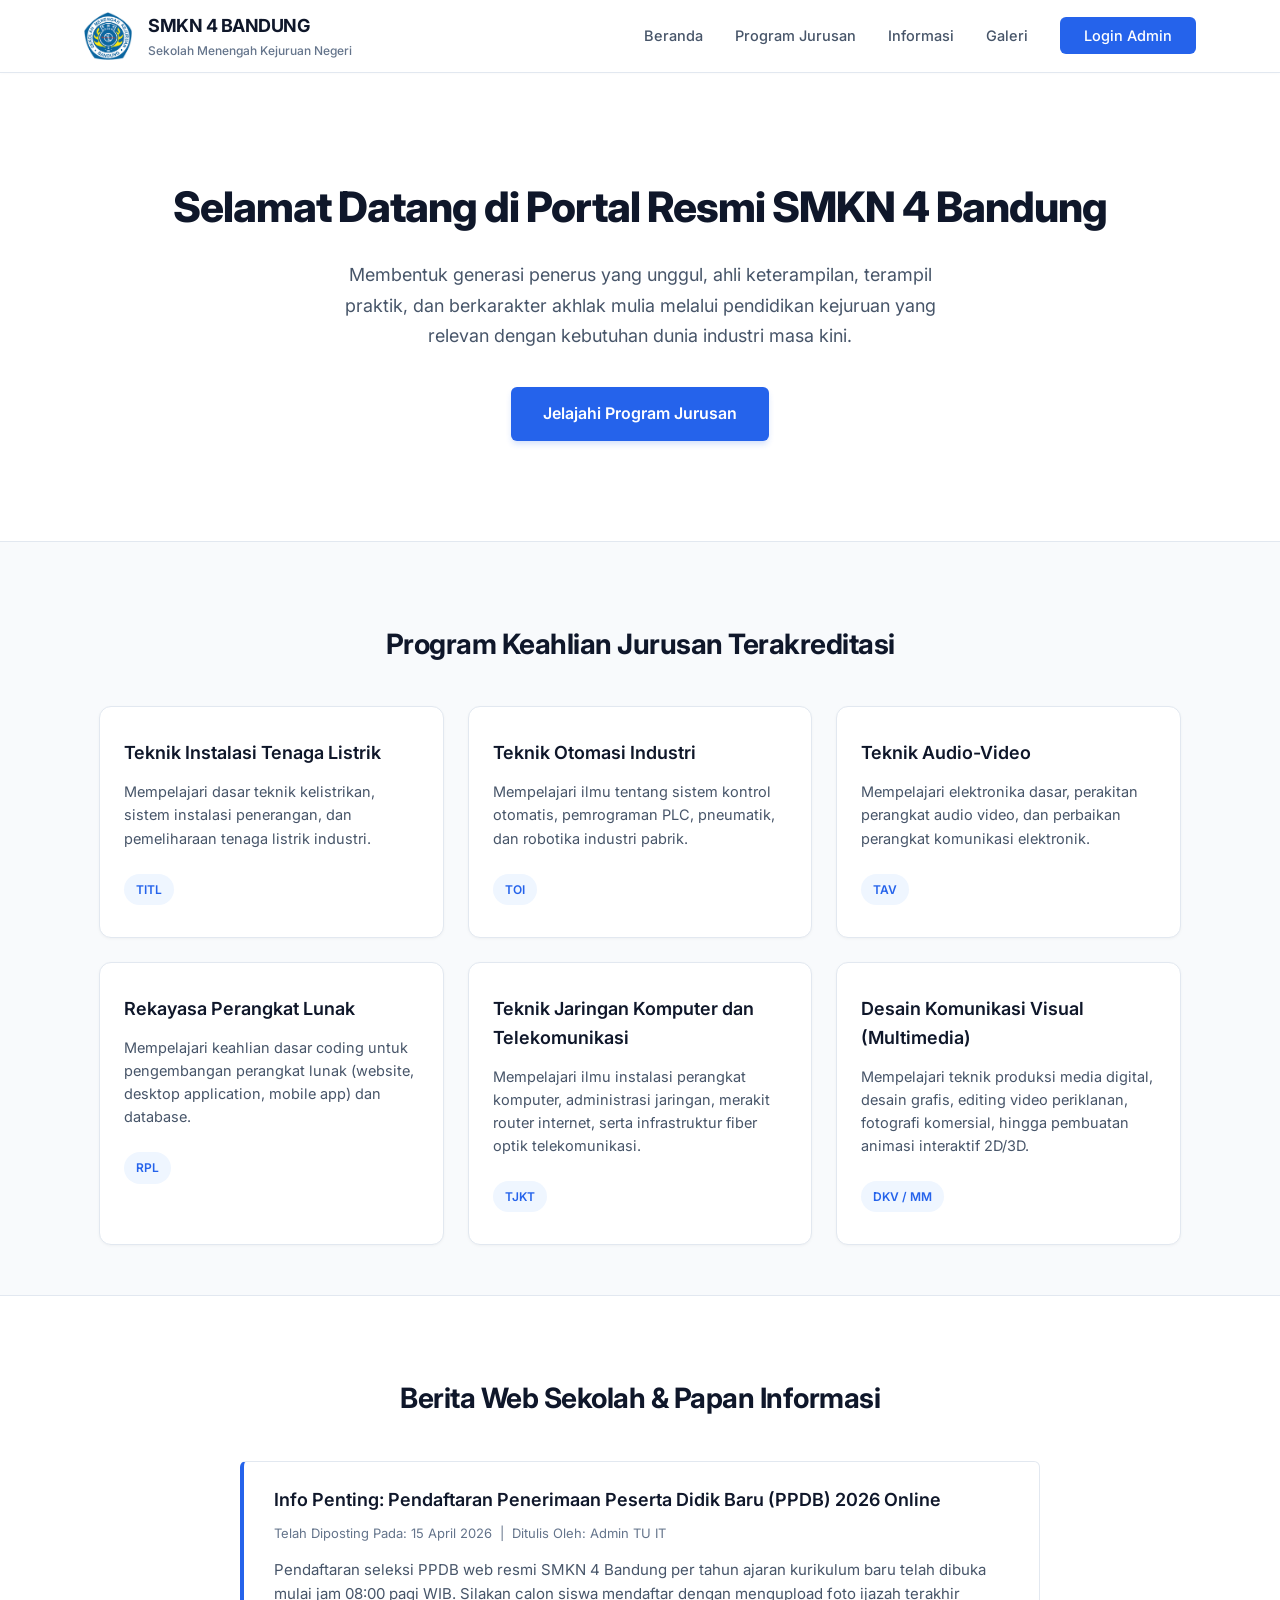
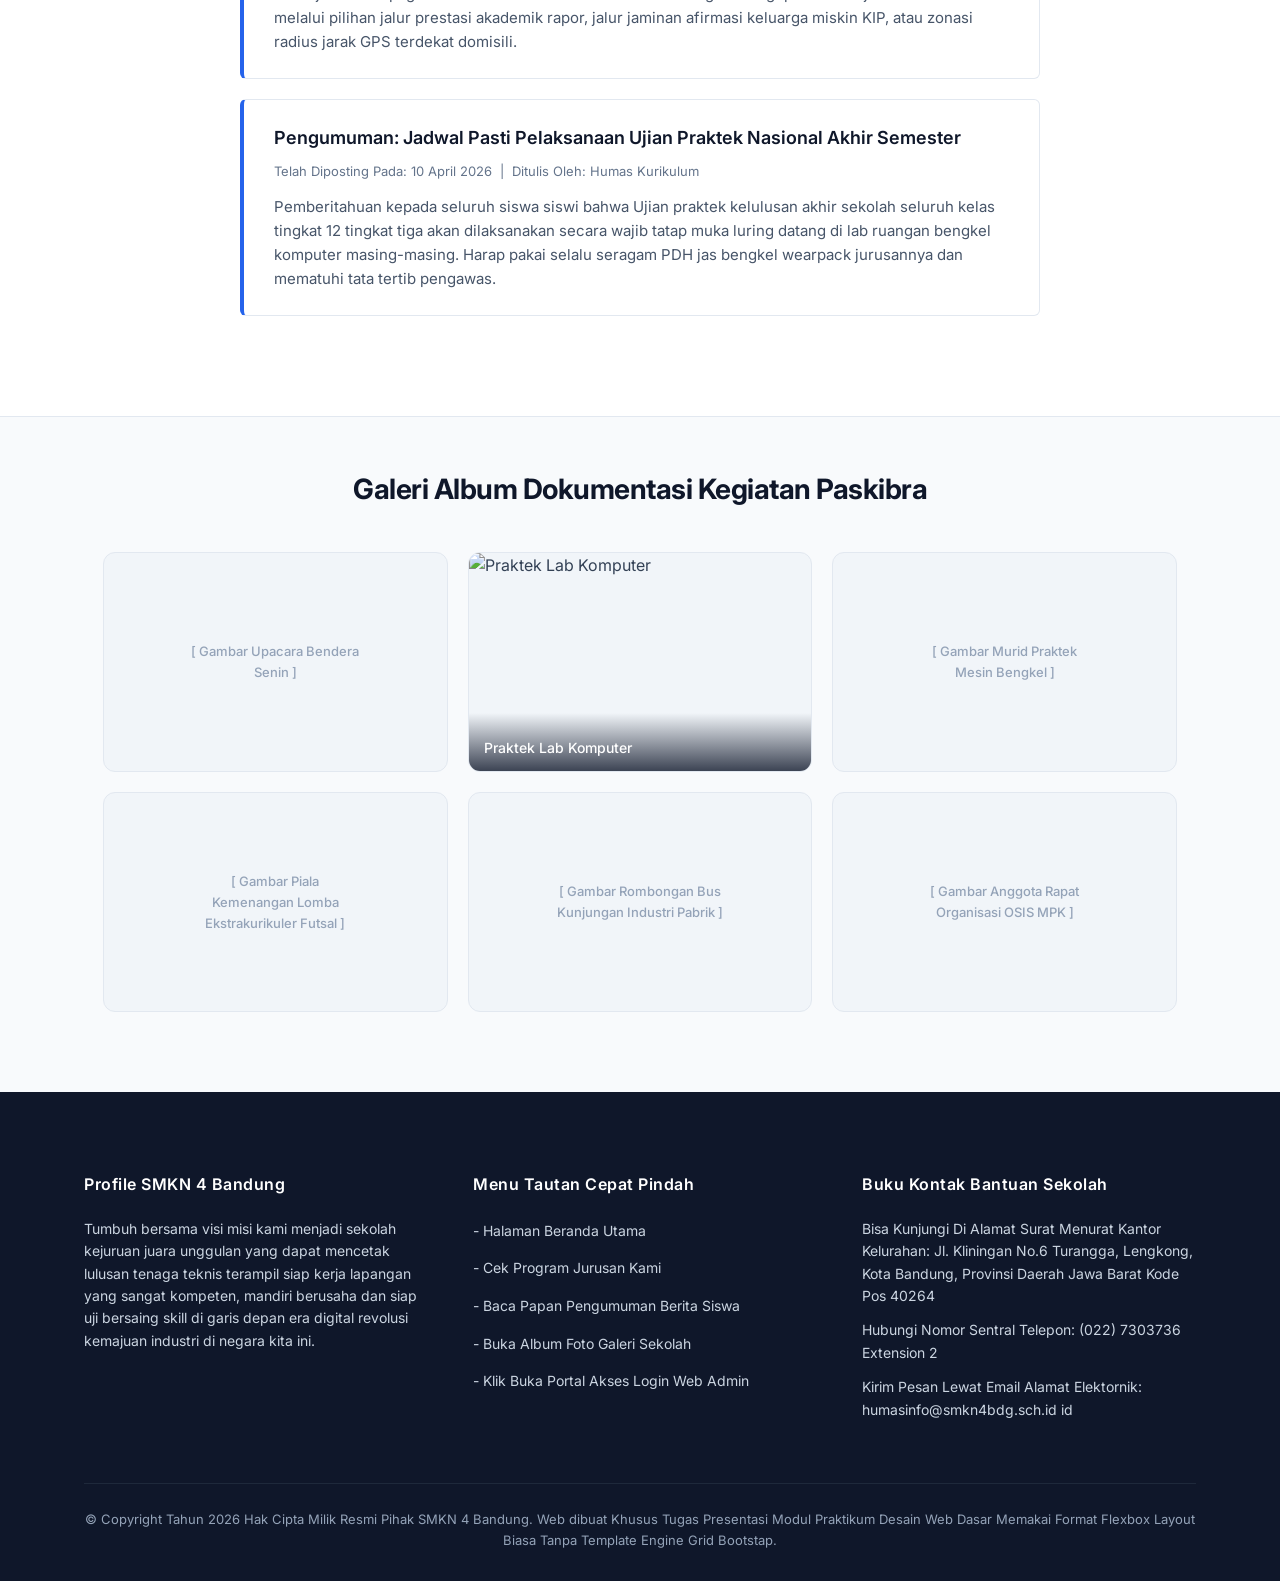
==== index.html @ 821f15fe "update" ====
<!DOCTYPE html>
<html lang="id">
<head>
  <meta charset="UTF-8" />
  <meta name="viewport" content="width=device-width, initial-scale=1.0" />
  <title>SMKN 4 Bandung - Beranda</title>
  <link rel="preconnect" href="https://fonts.googleapis.com">
  <link rel="preconnect" href="https://fonts.gstatic.com" crossorigin>
  <link href="https://fonts.googleapis.com/css2?family=Inter:wght@400;500;600;700&display=swap" rel="stylesheet">
  <link rel="stylesheet" href="style.css" />
</head>
<body>

  <!-- ========= BAGIAN ATAS (NAVIGASI) ========= -->
  <div class="navbar">
    <div class="container">
      <!-- Merek Kiri -->
      <a href="index.html" class="nav-brand">
        <!-- Logo file src folder lokal -->
        <img src="src/logo4.png" alt="Logo Sekolah SMKN 4 Bandung" class="nav-logo-img" />
        <div>
          <h1>SMKN 4 BANDUNG</h1>
          <p>Sekolah Menengah Kejuruan Negeri</p>
        </div>
      </a>

      <!-- Menu Kanan -->
      <ul class="nav-menu">
        <li><a href="#beranda">Beranda</a></li>
        <li><a href="#jurusan">Program Jurusan</a></li>
        <li><a href="#info">Informasi</a></li>
        <li><a href="#galeri">Galeri</a></li>
        <li><a href="login.html" class="btn-login">Login Admin</a></li>
        <li id="logoutLi" style="display: none;"><a href="#" id="btnLogout" style="color: red; font-weight: bold; padding: 8px 15px;">Log Out</a></li>
      </ul>
    </div>
  </div>

  <!-- ========= BAGIAN BANNER UTAMA (HERO) ========= -->
  <div class="hero" id="beranda">
    <div class="container">
      <h2>Selamat Datang di Portal Resmi SMKN 4 Bandung</h2>
      <p>Membentuk generasi penerus yang unggul, ahli keterampilan, terampil praktik, dan berkarakter akhlak mulia melalui pendidikan kejuruan yang relevan dengan kebutuhan dunia industri masa kini.</p>
      <a href="#jurusan" class="btn-primary">Jelajahi Program Jurusan</a>
    </div>
  </div>

  <!-- ========= BAGIAN KARTU JURUSAN ========= -->
  <div class="container" id="jurusan">
    
    <div class="text-center">
      <h2 class="section-title">Program Keahlian Jurusan Terakreditasi</h2>
    </div>
    
    <div class="card-container">
      <!-- 1 -->
      <div class="card">
        <h3>Teknik Instalasi Tenaga Listrik</h3>
        <p>Mempelajari dasar teknik kelistrikan, sistem instalasi penerangan, dan pemeliharaan tenaga listrik industri.</p>
        <span class="badge">TITL</span>
      </div>
      <!-- 2 -->
      <div class="card">
        <h3>Teknik Otomasi Industri</h3>
        <p>Mempelajari ilmu tentang sistem kontrol otomatis, pemrograman PLC, pneumatik, dan robotika industri pabrik.</p>
        <span class="badge">TOI</span>
      </div>
      <!-- 3 -->
      <div class="card">
        <h3>Teknik Audio-Video</h3>
        <p>Mempelajari elektronika dasar, perakitan perangkat audio video, dan perbaikan perangkat komunikasi elektronik.</p>
        <span class="badge">TAV</span>
      </div>
      <!-- 4 -->
      <div class="card">
        <h3>Rekayasa Perangkat Lunak</h3>
        <p>Mempelajari keahlian dasar coding untuk pengembangan perangkat lunak (website, desktop application, mobile app) dan database.</p>
        <span class="badge">RPL</span>
      </div>
      <!-- 5 -->
      <div class="card">
        <h3>Teknik Jaringan Komputer dan Telekomunikasi</h3>
        <p>Mempelajari ilmu instalasi perangkat komputer, administrasi jaringan, merakit router internet, serta infrastruktur fiber optik telekomunikasi.</p>
        <span class="badge">TJKT</span>
      </div>
      <!-- 6 -->
      <div class="card">
        <h3>Desain Komunikasi Visual (Multimedia)</h3>
        <p>Mempelajari teknik produksi media digital, desain grafis, editing video periklanan, fotografi komersial, hingga pembuatan animasi interaktif 2D/3D.</p>
        <span class="badge">DKV / MM</span>
      </div>
    </div>

  </div>

  <!-- ========= BAGIAN PAPAN PENGUMUMAN BERITA ========= -->
  <div class="info-section" id="info">
    <div class="container">
      
      <div class="text-center">
        <h2 class="section-title">Berita Web Sekolah & Papan Informasi</h2>
      </div>

      <!-- Kotak Berita 1 -->
      <div class="info-box">
        <h4>Info Penting: Pendaftaran Penerimaan Peserta Didik Baru (PPDB) 2026 Online</h4>
        <p class="info-meta">Telah Diposting Pada: 15 April 2026 &nbsp;|&nbsp; Ditulis Oleh: Admin TU IT</p>
        <p>Pendaftaran seleksi PPDB web resmi SMKN 4 Bandung per tahun ajaran kurikulum baru telah dibuka mulai jam 08:00 pagi WIB. Silakan calon siswa mendaftar dengan mengupload foto ijazah terakhir melalui pilihan jalur prestasi akademik rapor, jalur jaminan afirmasi keluarga miskin KIP, atau zonasi radius jarak GPS terdekat domisili.</p>
      </div>

      <!-- Kotak Berita 2 -->
      <div class="info-box">
        <h4>Pengumuman: Jadwal Pasti Pelaksanaan Ujian Praktek Nasional Akhir Semester</h4>
        <p class="info-meta">Telah Diposting Pada: 10 April 2026 &nbsp;|&nbsp; Ditulis Oleh: Humas Kurikulum</p>
        <p>Pemberitahuan kepada seluruh siswa siswi bahwa Ujian praktek kelulusan akhir sekolah seluruh kelas tingkat 12 tingkat tiga akan dilaksanakan secara wajib tatap muka luring datang di lab ruangan bengkel komputer masing-masing. Harap pakai selalu seragam PDH jas bengkel wearpack jurusannya dan mematuhi tata tertib pengawas.</p>
      </div>

    </div>
  </div>

  <!-- ========= BAGIAN GALERI FOTO KOTAK ========= -->
  <div class="container" id="galeri" style="padding-top: 50px;">
    
    <div class="text-center">
      <h2 class="section-title">Galeri Album Dokumentasi Kegiatan Paskibra</h2>
    </div>

    <!-- Album foto hanya memakai tag Div dan Background abu sebagai kotak placeholder penanda sebelum gambar asli dipasang -->
    <div class="gallery-container">
      <div class="gallery-card">
        <div class="gal-text">[ Gambar Upacara Bendera Senin ]</div>
      </div>
      <div class="gallery-card">
        <img src="src/praktek.png" alt="Praktek Lab Komputer" class="gal-img" />
        <div class="gal-caption">Praktek Lab Komputer</div>
      </div>
      <div class="gallery-card">
        <div class="gal-text">[ Gambar Murid Praktek Mesin Bengkel ]</div>
      </div>
      <div class="gallery-card">
        <div class="gal-text">[ Gambar Piala Kemenangan Lomba Ekstrakurikuler Futsal ]</div>
      </div>
      <div class="gallery-card">
        <div class="gal-text">[ Gambar Rombongan Bus Kunjungan Industri Pabrik ]</div>
      </div>
      <div class="gallery-card">
        <div class="gal-text">[ Gambar Anggota Rapat Organisasi OSIS MPK ]</div>
      </div>
    </div>

  </div>

  <!-- ========= BAGIAN FOOTER KAKI HALAMAN ========= -->
  <footer>
    <div class="container">
      <div class="footer-content">
        
        <!-- Kolom Kiri -->
        <div class="footer-col">
          <h4>Profile SMKN 4 Bandung</h4>
          <p>Tumbuh bersama visi misi kami menjadi sekolah kejuruan juara unggulan yang dapat mencetak lulusan tenaga teknis terampil siap kerja lapangan yang sangat kompeten, mandiri berusaha dan siap uji bersaing skill di garis depan era digital revolusi kemajuan industri di negara kita ini.</p>
        </div>
        
        <!-- Kolom Tengah -->
        <div class="footer-col">
          <h4>Menu Tautan Cepat Pindah</h4>
          <ul>
            <li><a href="#beranda">- Halaman Beranda Utama</a></li>
            <li><a href="#jurusan">- Cek Program Jurusan Kami</a></li>
            <li><a href="#info">- Baca Papan Pengumuman Berita Siswa</a></li>
            <li><a href="#galeri">- Buka Album Foto Galeri Sekolah</a></li>
            <li><a href="login.html">- Klik Buka Portal Akses Login Web Admin</a></li>
          </ul>
        </div>
        
        <!-- Kolom Kanan -->
        <div class="footer-col">
          <h4>Buku Kontak Bantuan Sekolah</h4>
          <p>Bisa Kunjungi Di Alamat Surat Menurat Kantor Kelurahan: Jl. Kliningan No.6 Turangga, Lengkong, Kota Bandung, Provinsi Daerah Jawa Barat Kode Pos 40264</p>
          <p>Hubungi Nomor Sentral Telepon: (022) 7303736 Extension 2</p>
          <p>Kirim Pesan Lewat Email Alamat Elektornik: humasinfo@smkn4bdg.sch.id id</p>
        </div>

      </div>

      <div class="footer-bottom">
        <p>&copy; Copyright Tahun 2026 Hak Cipta Milik Resmi Pihak SMKN 4 Bandung. Web dibuat Khusus Tugas Presentasi Modul Praktikum Desain Web Dasar Memakai Format Flexbox Layout Biasa Tanpa Template Engine Grid Bootstap.</p>
      </div>

    </div>
  </footer>

  <!-- File Pemanggil Hubungan Komunikasi Ke Skrip LOGIKA JAVASCRIPT -->
  <script src="script.js"></script>

</body>
</html>
---- style.css ----
/* style.css - UI Desktop Profesional & Elegan (Clean Design) */

* {
  box-sizing: border-box;
  margin: 0;
  padding: 0;
}

body {
  font-family: 'Inter', system-ui, -apple-system, sans-serif; /* Menggunakan font elegan */
  line-height: 1.6;
  background-color: #f8fafc; /* Abu kebiruan super terang, nyaman di mata */
  color: #334155; /* Teks abu-abu gelap, tidak hitam kontras yang menusuk mata */
  -webkit-font-smoothing: antialiased;
}

a {
  text-decoration: none;
  color: #2563eb; /* Biru korporat */
  transition: color 0.2s ease;
}

a:hover {
  color: #1d4ed8;
}

img {
  max-width: 100%;
  height: auto;
}

/* ---------- Container Utama Halaman ---------- */
.container {
  width: 90%;
  max-width: 1200px; /* Lebih lebar supaya elegan di layar besar */
  margin: 0 auto; 
  padding: 0 20px;
}

/* ---------- Header / Navigasi Atas ---------- */
.navbar {
  background-color: #ffffff;
  border-bottom: 1px solid #e2e8f0; /* Garis bawah super tipis bersih */
  padding: 12px 0;
  position: sticky;
  top: 0;
  z-index: 50;
  box-shadow: 0 1px 3px rgba(0,0,0,0.02); /* Bayangan tak kasat mata */
}

.navbar .container {
  display: flex;
  justify-content: space-between;
  align-items: center;
}

.nav-brand {
  display: flex;
  align-items: center;
  gap: 16px; 
}

.nav-logo-img {
  width: 48px;
}

.nav-brand h1 {
  font-size: 18px;
  font-weight: 700;
  color: #0f172a; 
  margin: 0;
  letter-spacing: -0.5px;
}

.nav-brand p {
  font-size: 12px;
  color: #64748b; 
  margin: 0;
  font-weight: 500;
}

.nav-menu {
  list-style: none;
  display: flex;
  align-items: center;
  gap: 32px; /* Kesan longgar & luas */
}

.nav-menu li a {
  color: #475569;
  font-weight: 500;
  font-size: 14.5px;
}

.nav-menu li a:hover {
  color: #2563eb; 
}

.btn-login {
  background-color: #2563eb;
  color: #ffffff !important;
  padding: 10px 24px;
  border-radius: 6px; 
  font-weight: 600;
  font-size: 14px;
  transition: background-color 0.2s;
}

.btn-login:hover {
  background-color: #1d4ed8;
}

/* ---------- Bagian Hero / Banner Utama ---------- */
.hero {
  background-color: #ffffff;
  padding: 100px 20px;
  text-align: center;
  border-bottom: 1px solid #e2e8f0;
}

.hero h2 {
  font-size: 42px;
  font-weight: 800;
  color: #0f172a;
  margin-bottom: 20px;
  letter-spacing: -1px;
}

.hero p {
  font-size: 18px;
  color: #475569;
  max-width: 650px;
  margin: 0 auto 35px; 
  line-height: 1.7;
}

.hero .btn-primary {
  background-color: #2563eb;
  color: #ffffff !important;
  padding: 14px 32px;
  font-size: 16px;
  font-weight: 600;
  border-radius: 6px;
  display: inline-block; 
  box-shadow: 0 4px 6px -1px rgba(37, 99, 235, 0.2);
  transition: all 0.2s ease;
}

.hero .btn-primary:hover {
  background-color: #1d4ed8;
  transform: translateY(-1px);
}

/* ---------- Judul Setiap Section Pembatas ---------- */
.section-title {
  text-align: center;
  color: #0f172a;
  margin-bottom: 40px;
  font-size: 28px;
  font-weight: 700;
  letter-spacing: -0.5px;
}

.text-center {
  text-align: center;
}

/* ---------- Kartu Bagian Jurusan ---------- */
#jurusan {
  padding-top: 80px;
  padding-bottom: 50px;
}

.card-container {
  display: flex;
  flex-wrap: wrap;
  gap: 24px; /* Layout longgar mempermudah pernafasan grid */
  justify-content: center;
}

.card {
  background-color: #ffffff; 
  border: 1px solid #e2e8f0;
  border-radius: 12px;
  width: 31%; 
  min-width: 280px; 
  padding: 32px 24px;
  box-shadow: 0 1px 3px rgba(0,0,0,0.04);
  transition: box-shadow 0.2s, transform 0.2s;
  text-align: left; /* Teks rata kiri tampak lebih profesional */
}

/* Efek Hover Elegan (bukan gradien aneh) */
.card:hover {
  box-shadow: 0 10px 15px -3px rgba(0,0,0,0.05);
  transform: translateY(-2px);
  border-color: #cbd5e1;
}

.card h3 {
  color: #0f172a;
  font-size: 18px;
  margin-bottom: 12px;
  font-weight: 600;
}

.card p {
  font-size: 14.5px;
  color: #475569;
  margin-bottom: 24px;
  line-height: 1.6;
}

.badge {
  background-color: #eff6ff; 
  color: #2563eb;
  padding: 6px 12px;
  border-radius: 20px; /* Bentuk pil / kapsul modern */
  font-size: 12px;
  font-weight: 600;
  display: inline-block;
}

/* ---------- Papan Informasi / Berita Terbaru ---------- */
.info-section {
  background-color: #ffffff;
  padding: 80px 0;
  border-top: 1px solid #e2e8f0;
  border-bottom: 1px solid #e2e8f0;
}

/* Perapihan layout baca berita */
.info-box {
  background-color: #ffffff;
  border: 1px solid #e2e8f0;
  border-left: 4px solid #2563eb; 
  padding: 24px 30px;
  margin-bottom: 20px;
  border-radius: 6px;
  max-width: 800px;
  margin-left: auto;
  margin-right: auto;
}

.info-box h4 {
  color: #0f172a;
  margin-bottom: 8px;
  font-size: 18px;
  font-weight: 600;
}

.info-meta {
  font-size: 13px;
  color: #64748b;
  margin-bottom: 14px;
}

.info-box p:last-child {
  color: #475569;
  font-size: 15px;
}

/* ---------- Grid Gambar Kotak Elegan ---------- */
#galeri {
  padding-top: 80px;
  padding-bottom: 80px;
}

.gallery-container {
  display: flex;
  flex-wrap: wrap;
  gap: 20px;
  justify-content: center;
}

.gallery-card {
  width: 31%;
  min-width: 250px;
  height: 220px;
  background-color: #f1f5f9; 
  position: relative;
  border-radius: 12px;
  overflow: hidden; /* Bikin ujung foto membulat mengikuti border-radius parent */
  border: 1px solid #e2e8f0;
}

.gallery-card .gal-text {
  position: absolute;
  top: 50%;
  left: 50%;
  transform: translate(-50%, -50%);
  color: #94a3b8;
  font-size: 13px;
  font-weight: 500;
  text-align: center;
}

.gallery-card .gal-img {
  width: 100%;
  height: 100%;
  object-fit: cover;
  display: block;
}

/* Label nama di atas foto transparan */
.gallery-card .gal-caption {
  position: absolute;
  bottom: 0;
  left: 0;
  width: 100%;
  background: linear-gradient(to top, rgba(15,23,42,0.8), transparent); /* Elegan soft fade */
  color: #ffffff;
  padding: 24px 15px 12px;
  font-size: 14px;
  font-weight: 500;
  text-align: left;
}

/* ---------- Footer ---------- */
footer {
  background-color: #0f172a; /* Bukan biru, tapi Dark Slate / Midnight modern */
  color: #e2e8f0;
  padding: 80px 0 30px;
}

.footer-content {
  display: flex;
  justify-content: space-between;
  flex-wrap: wrap;
  gap: 40px;
  margin-bottom: 50px;
}

.footer-col {
  width: 30%;
  min-width: 260px;
}

.footer-col h4 {
  color: #ffffff;
  padding-bottom: 0;
  margin-bottom: 20px;
  font-size: 16px;
  font-weight: 600;
  letter-spacing: 0.5px;
}

.footer-col ul {
  list-style: none; 
}

.footer-col ul li {
  margin-bottom: 12px;
}

.footer-col ul li a {
  color: #cbd5e1;
  font-size: 14px;
}

.footer-col ul li a:hover {
  text-decoration: none;
  color: #ffffff;
}

.footer-col p {
  margin-bottom: 12px;
  line-height: 1.6;
  color: #cbd5e1;
  font-size: 14px;
}

.footer-bottom {
  text-align: center;
  border-top: 1px solid #1e293b;
  padding-top: 25px;
  font-size: 13px;
  color: #94a3b8;
}

/* ===================================================
   HALAMAN LOGIN (Lebih Bersih dan Profesional)
   =================================================== */
.login-body {
  background-color: #f8fafc; 
  display: flex;
  justify-content: center; 
  align-items: center; 
  height: 100vh; 
}

.login-box {
  background-color: #ffffff;
  padding: 48px;
  border-radius: 12px; 
  border: 1px solid #e2e8f0;
  box-shadow: 0 10px 25px -5px rgba(0,0,0,0.05); /* Bayangan luas tapi super soft */
  width: 100%;
  max-width: 440px;
}

.login-header {
  text-align: center;
  margin-bottom: 35px;
}

.login-header img {
  width: 56px;
  margin-bottom: 16px;
}

.login-header h2 {
  color: #0f172a;
  margin-bottom: 8px;
  font-weight: 700;
  font-size: 24px;
  letter-spacing: -0.5px;
}

.login-header p {
  color: #64748b;
  font-size: 14px;
  line-height: 1.6;
}

.form-group {
  margin-bottom: 24px;
}

.form-group label {
  display: block;
  font-weight: 500;
  margin-bottom: 8px;
  color: #334155;
  font-size: 14px;
}

.form-group input {
  width: 100%; 
  padding: 14px;
  border: 1px solid #cbd5e1; 
  border-radius: 6px; /* modern slight radius */
  font-size: 15px;
  color: #0f172a;
  background-color: #f8fafc;
  transition: all 0.2s;
  font-family: inherit; /* paksa ikut inter font */
}

.form-group input:focus {
  border-color: #2563eb;
  background-color: #ffffff;
  outline: none; 
  box-shadow: 0 0 0 3px rgba(37, 99, 235, 0.1);
}

.error-msg {
  color: #dc2626; /* Merah elegan tidak menohok */
  font-size: 13px;
  display: block;
  margin-top: 6px;
}

.alert-message {
  padding: 14px 16px;
  background-color: #fef2f2;
  color: #991b1b;
  border: 1px solid #fecaca;
  border-radius: 6px;
  margin-bottom: 24px;
  font-size: 14px;
  display: none; 
}

.success-message {
  padding: 14px 16px;
  background-color: #f0fdf4;
  color: #166534;
  border: 1px solid #bbf7d0;
  border-radius: 6px;
  margin-bottom: 24px;
  font-size: 14px;
  display: none;
}

.btn-submit {
  width: 100%;
  background-color: #2563eb;
  color: #fff;
  border: none;
  padding: 14px;
  border-radius: 6px;
  font-size: 15px;
  font-weight: 600;
  cursor: pointer; 
  transition: background-color 0.2s;
}

.btn-submit:hover {
  background-color: #1d4ed8;
}

.back-link {
  display: block;
  text-align: center;
  margin-top: 24px;
  font-size: 14px;
  color: #64748b;
}

/* Responsif Mobile Sederhana */
@media (max-width: 768px) {
  .nav-menu {
    display: none; 
  }
  
  .card, .gallery-card, .footer-col {
    width: 100%; 
  }
  
  .hero {
    padding: 60px 20px;
  }
}
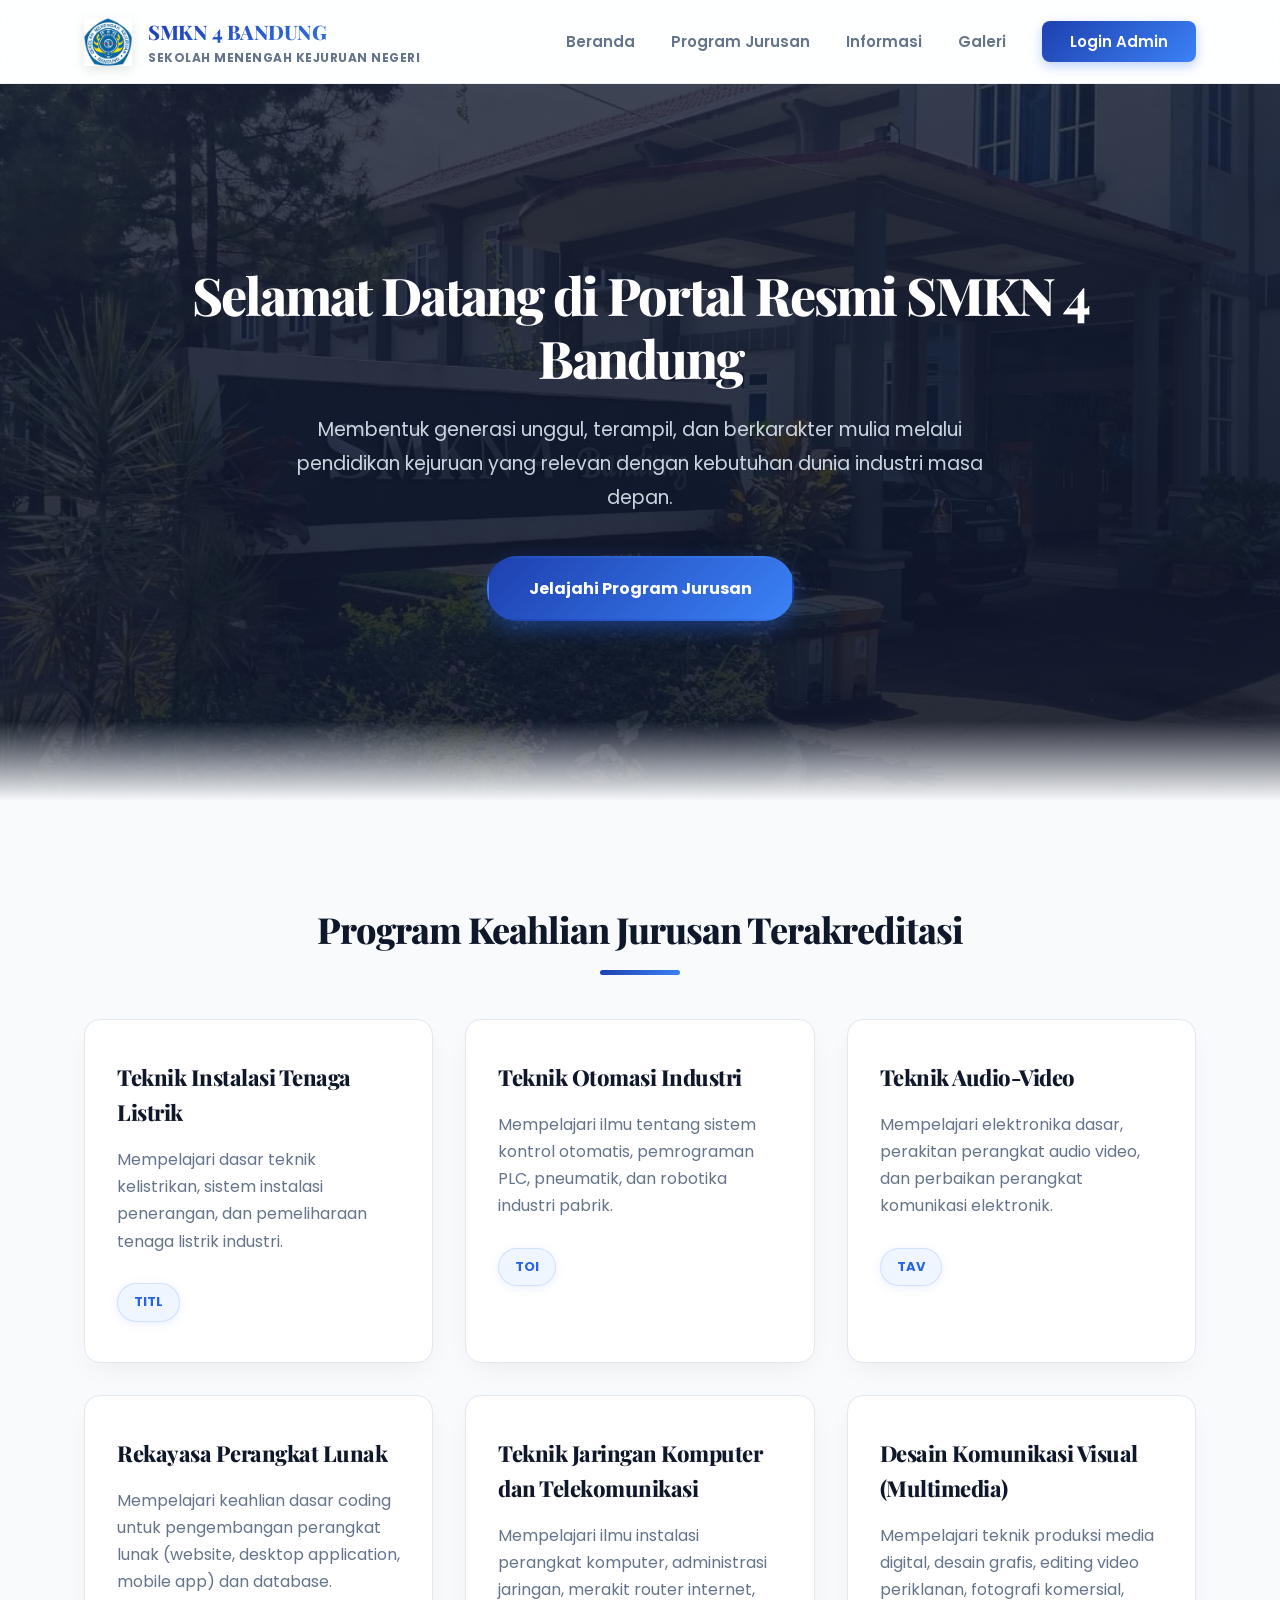
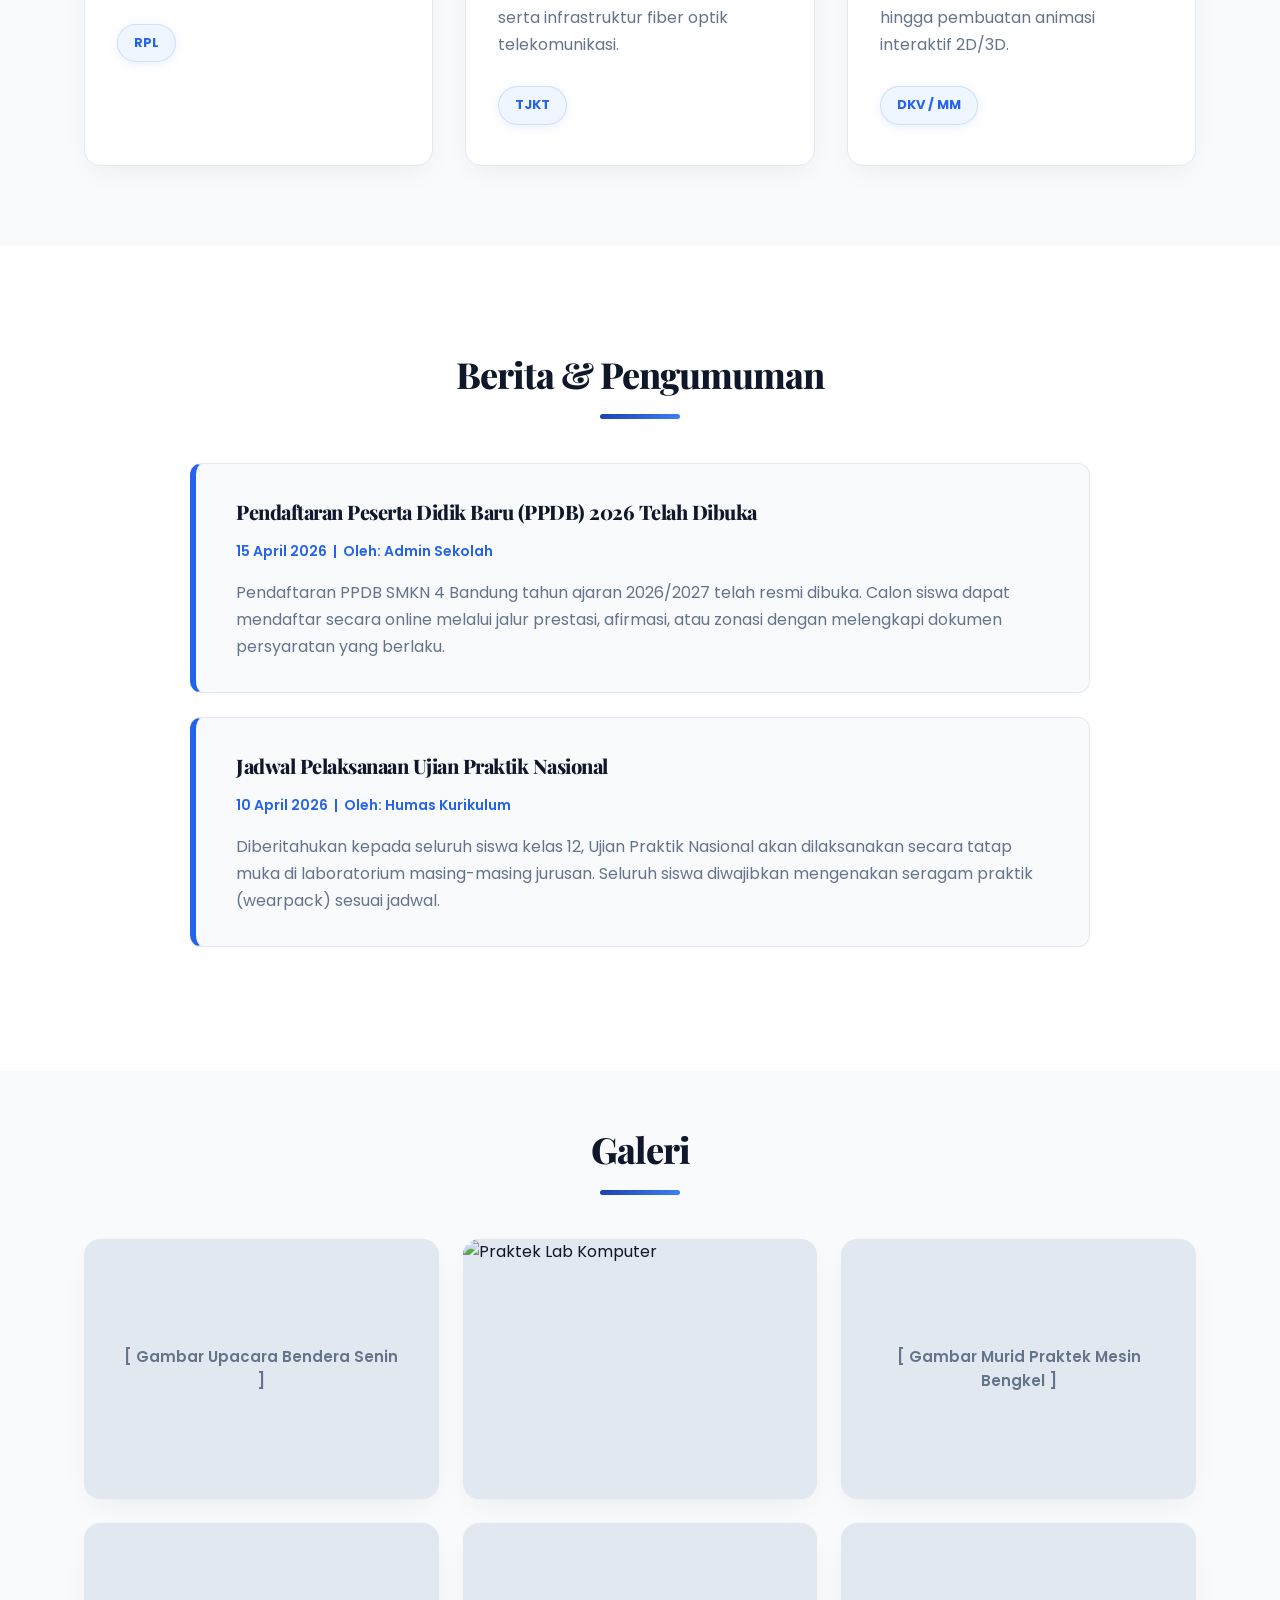
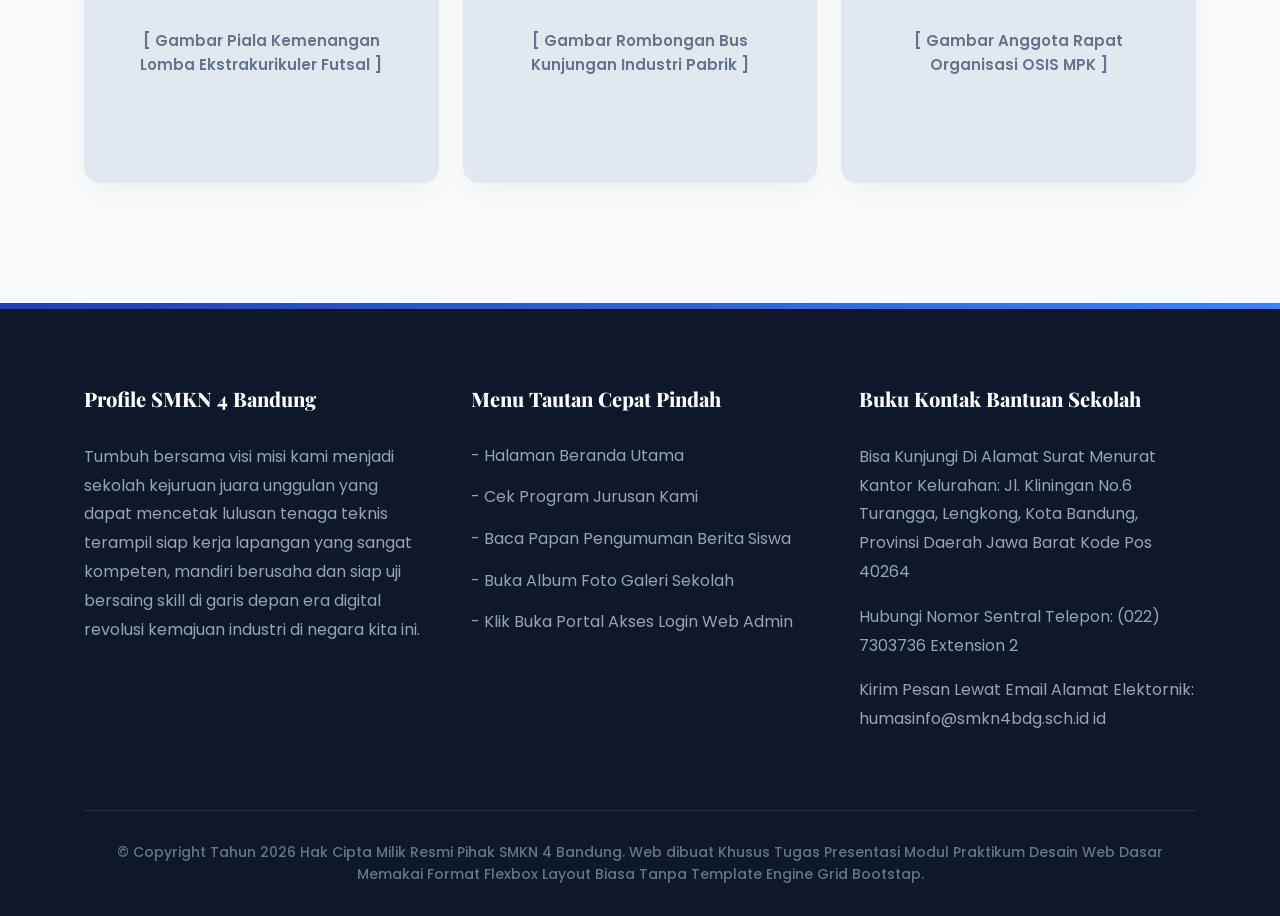
==== commit 6d08a18c: "update" ====
--- a/index.html
+++ b/index.html
@@ -6,17 +6,14 @@
   <title>SMKN 4 Bandung - Beranda</title>
   <link rel="preconnect" href="https://fonts.googleapis.com">
   <link rel="preconnect" href="https://fonts.gstatic.com" crossorigin>
-  <link href="https://fonts.googleapis.com/css2?family=Inter:wght@400;500;600;700&display=swap" rel="stylesheet">
+  <link href="https://fonts.googleapis.com/css2?family=Lora:ital,wght@0,400..700;1,400..700&family=Playfair+Display:ital,wght@0,400..900;1,400..900&family=Poppins:ital,wght@0,100;0,200;0,300;0,400;0,500;0,600;0,700;0,800;0,900;1,100;1,200;1,300;1,400;1,500;1,600;1,700;1,800;1,900&display=swap" rel="stylesheet">
   <link rel="stylesheet" href="style.css" />
 </head>
 <body>
 
-  <!-- ========= BAGIAN ATAS (NAVIGASI) ========= -->
   <div class="navbar">
     <div class="container">
-      <!-- Merek Kiri -->
       <a href="index.html" class="nav-brand">
-        <!-- Logo file src folder lokal -->
         <img src="src/logo4.png" alt="Logo Sekolah SMKN 4 Bandung" class="nav-logo-img" />
         <div>
           <h1>SMKN 4 BANDUNG</h1>
@@ -24,7 +21,6 @@
         </div>
       </a>
 
-      <!-- Menu Kanan -->
       <ul class="nav-menu">
         <li><a href="#beranda">Beranda</a></li>
         <li><a href="#jurusan">Program Jurusan</a></li>
@@ -36,16 +32,14 @@
     </div>
   </div>
 
-  <!-- ========= BAGIAN BANNER UTAMA (HERO) ========= -->
   <div class="hero" id="beranda">
     <div class="container">
       <h2>Selamat Datang di Portal Resmi SMKN 4 Bandung</h2>
-      <p>Membentuk generasi penerus yang unggul, ahli keterampilan, terampil praktik, dan berkarakter akhlak mulia melalui pendidikan kejuruan yang relevan dengan kebutuhan dunia industri masa kini.</p>
+      <p>Membentuk generasi unggul, terampil, dan berkarakter mulia melalui pendidikan kejuruan yang relevan dengan kebutuhan dunia industri masa depan.</p>
       <a href="#jurusan" class="btn-primary">Jelajahi Program Jurusan</a>
     </div>
   </div>
 
-  <!-- ========= BAGIAN KARTU JURUSAN ========= -->
   <div class="container" id="jurusan">
     
     <div class="text-center">
@@ -53,37 +47,37 @@
     </div>
     
     <div class="card-container">
-      <!-- 1 -->
+      
       <div class="card">
         <h3>Teknik Instalasi Tenaga Listrik</h3>
         <p>Mempelajari dasar teknik kelistrikan, sistem instalasi penerangan, dan pemeliharaan tenaga listrik industri.</p>
         <span class="badge">TITL</span>
       </div>
-      <!-- 2 -->
+      
       <div class="card">
         <h3>Teknik Otomasi Industri</h3>
         <p>Mempelajari ilmu tentang sistem kontrol otomatis, pemrograman PLC, pneumatik, dan robotika industri pabrik.</p>
         <span class="badge">TOI</span>
       </div>
-      <!-- 3 -->
+    
       <div class="card">
         <h3>Teknik Audio-Video</h3>
         <p>Mempelajari elektronika dasar, perakitan perangkat audio video, dan perbaikan perangkat komunikasi elektronik.</p>
         <span class="badge">TAV</span>
       </div>
-      <!-- 4 -->
+      
       <div class="card">
         <h3>Rekayasa Perangkat Lunak</h3>
         <p>Mempelajari keahlian dasar coding untuk pengembangan perangkat lunak (website, desktop application, mobile app) dan database.</p>
         <span class="badge">RPL</span>
       </div>
-      <!-- 5 -->
+
       <div class="card">
         <h3>Teknik Jaringan Komputer dan Telekomunikasi</h3>
         <p>Mempelajari ilmu instalasi perangkat komputer, administrasi jaringan, merakit router internet, serta infrastruktur fiber optik telekomunikasi.</p>
         <span class="badge">TJKT</span>
       </div>
-      <!-- 6 -->
+
       <div class="card">
         <h3>Desain Komunikasi Visual (Multimedia)</h3>
         <p>Mempelajari teknik produksi media digital, desain grafis, editing video periklanan, fotografi komersial, hingga pembuatan animasi interaktif 2D/3D.</p>
@@ -93,39 +87,36 @@
 
   </div>
 
-  <!-- ========= BAGIAN PAPAN PENGUMUMAN BERITA ========= -->
   <div class="info-section" id="info">
     <div class="container">
       
       <div class="text-center">
-        <h2 class="section-title">Berita Web Sekolah & Papan Informasi</h2>
+        <h2 class="section-title">Berita & Pengumuman</h2>
       </div>
 
       <!-- Kotak Berita 1 -->
       <div class="info-box">
-        <h4>Info Penting: Pendaftaran Penerimaan Peserta Didik Baru (PPDB) 2026 Online</h4>
-        <p class="info-meta">Telah Diposting Pada: 15 April 2026 &nbsp;|&nbsp; Ditulis Oleh: Admin TU IT</p>
-        <p>Pendaftaran seleksi PPDB web resmi SMKN 4 Bandung per tahun ajaran kurikulum baru telah dibuka mulai jam 08:00 pagi WIB. Silakan calon siswa mendaftar dengan mengupload foto ijazah terakhir melalui pilihan jalur prestasi akademik rapor, jalur jaminan afirmasi keluarga miskin KIP, atau zonasi radius jarak GPS terdekat domisili.</p>
+        <h4>Pendaftaran Peserta Didik Baru (PPDB) 2026 Telah Dibuka</h4>
+        <p class="info-meta">15 April 2026 &nbsp;|&nbsp; Oleh: Admin Sekolah</p>
+        <p>Pendaftaran PPDB SMKN 4 Bandung tahun ajaran 2026/2027 telah resmi dibuka. Calon siswa dapat mendaftar secara online melalui jalur prestasi, afirmasi, atau zonasi dengan melengkapi dokumen persyaratan yang berlaku.</p>
       </div>
 
       <!-- Kotak Berita 2 -->
       <div class="info-box">
-        <h4>Pengumuman: Jadwal Pasti Pelaksanaan Ujian Praktek Nasional Akhir Semester</h4>
-        <p class="info-meta">Telah Diposting Pada: 10 April 2026 &nbsp;|&nbsp; Ditulis Oleh: Humas Kurikulum</p>
-        <p>Pemberitahuan kepada seluruh siswa siswi bahwa Ujian praktek kelulusan akhir sekolah seluruh kelas tingkat 12 tingkat tiga akan dilaksanakan secara wajib tatap muka luring datang di lab ruangan bengkel komputer masing-masing. Harap pakai selalu seragam PDH jas bengkel wearpack jurusannya dan mematuhi tata tertib pengawas.</p>
+        <h4>Jadwal Pelaksanaan Ujian Praktik Nasional</h4>
+        <p class="info-meta">10 April 2026 &nbsp;|&nbsp; Oleh: Humas Kurikulum</p>
+        <p>Diberitahukan kepada seluruh siswa kelas 12, Ujian Praktik Nasional akan dilaksanakan secara tatap muka di laboratorium masing-masing jurusan. Seluruh siswa diwajibkan mengenakan seragam praktik (wearpack) sesuai jadwal.</p>
       </div>
 
     </div>
   </div>
 
-  <!-- ========= BAGIAN GALERI FOTO KOTAK ========= -->
   <div class="container" id="galeri" style="padding-top: 50px;">
     
     <div class="text-center">
-      <h2 class="section-title">Galeri Album Dokumentasi Kegiatan Paskibra</h2>
+      <h2 class="section-title">Galeri</h2>
     </div>
 
-    <!-- Album foto hanya memakai tag Div dan Background abu sebagai kotak placeholder penanda sebelum gambar asli dipasang -->
     <div class="gallery-container">
       <div class="gallery-card">
         <div class="gal-text">[ Gambar Upacara Bendera Senin ]</div>
@@ -150,18 +141,15 @@
 
   </div>
 
-  <!-- ========= BAGIAN FOOTER KAKI HALAMAN ========= -->
   <footer>
     <div class="container">
       <div class="footer-content">
         
-        <!-- Kolom Kiri -->
         <div class="footer-col">
           <h4>Profile SMKN 4 Bandung</h4>
           <p>Tumbuh bersama visi misi kami menjadi sekolah kejuruan juara unggulan yang dapat mencetak lulusan tenaga teknis terampil siap kerja lapangan yang sangat kompeten, mandiri berusaha dan siap uji bersaing skill di garis depan era digital revolusi kemajuan industri di negara kita ini.</p>
         </div>
         
-        <!-- Kolom Tengah -->
         <div class="footer-col">
           <h4>Menu Tautan Cepat Pindah</h4>
           <ul>
@@ -173,7 +161,6 @@
           </ul>
         </div>
         
-        <!-- Kolom Kanan -->
         <div class="footer-col">
           <h4>Buku Kontak Bantuan Sekolah</h4>
           <p>Bisa Kunjungi Di Alamat Surat Menurat Kantor Kelurahan: Jl. Kliningan No.6 Turangga, Lengkong, Kota Bandung, Provinsi Daerah Jawa Barat Kode Pos 40264</p>
@@ -190,7 +177,6 @@
     </div>
   </footer>
 
-  <!-- File Pemanggil Hubungan Komunikasi Ke Skrip LOGIKA JAVASCRIPT -->
   <script src="script.js"></script>
 
 </body>
--- a/style.css
+++ b/style.css
@@ -1,4 +1,21 @@
-/* style.css - UI Desktop Profesional & Elegan (Clean Design) */
+
+:root {
+  --primary: #2563eb;
+  --primary-hover: #1d4ed8;
+  --primary-light: #eff6ff;
+  --accent: #3b82f6;
+  --text-dark: #0f172a;
+  --text-muted: #64748b;
+  --bg-body: #f8fafc;
+  --bg-card: #ffffff;
+  --border-color: #e2e8f0;
+  --blue-gradient: linear-gradient(135deg, #1e40af, #3b82f6);
+  --shadow-sm: 0 2px 4px rgba(0,0,0,0.02);
+  --shadow-md: 0 10px 30px -10px rgba(0,0,0,0.08);
+  --shadow-lg: 0 20px 40px -10px rgba(37,99,235,0.15);
+  --radius-lg: 16px;
+  --radius-md: 12px;
+}
 
 * {
   box-sizing: border-box;
@@ -6,22 +23,32 @@
   padding: 0;
 }
 
+h1, h2, h3, h4, h5, h6 {
+  font-family: 'Playfair Display', serif;
+}
+
 body {
-  font-family: 'Inter', system-ui, -apple-system, sans-serif; /* Menggunakan font elegan */
+  font-family: 'Poppins', system-ui, sans-serif;
   line-height: 1.6;
-  background-color: #f8fafc; /* Abu kebiruan super terang, nyaman di mata */
-  color: #334155; /* Teks abu-abu gelap, tidak hitam kontras yang menusuk mata */
+  background-color: var(--bg-body);
+  color: var(--text-dark);
   -webkit-font-smoothing: antialiased;
+  animation: fadeInPage 1.2s ease-out;
+}
+
+@keyframes fadeInPage {
+  from { opacity: 0; }
+  to { opacity: 1; }
 }
 
 a {
   text-decoration: none;
-  color: #2563eb; /* Biru korporat */
-  transition: color 0.2s ease;
+  color: var(--primary);
+  transition: all 0.3s ease;
 }
 
 a:hover {
-  color: #1d4ed8;
+  color: var(--primary-hover);
 }
 
 img {
@@ -29,23 +56,29 @@
   height: auto;
 }
 
-/* ---------- Container Utama Halaman ---------- */
 .container {
   width: 90%;
-  max-width: 1200px; /* Lebih lebar supaya elegan di layar besar */
+  max-width: 1200px;
   margin: 0 auto; 
   padding: 0 20px;
 }
 
-/* ---------- Header / Navigasi Atas ---------- */
 .navbar {
-  background-color: #ffffff;
-  border-bottom: 1px solid #e2e8f0; /* Garis bawah super tipis bersih */
-  padding: 12px 0;
+  background-color: rgba(255, 255, 255, 0.85);
+  backdrop-filter: blur(16px);
+  -webkit-backdrop-filter: blur(16px);
+  border-bottom: 1px solid rgba(226, 232, 240, 0.6);
+  padding: 16px 0;
   position: sticky;
   top: 0;
-  z-index: 50;
-  box-shadow: 0 1px 3px rgba(0,0,0,0.02); /* Bayangan tak kasat mata */
+  z-index: 100;
+  transition: all 0.3s ease;
+  animation: slideDownNav 0.8s ease-out both;
+}
+
+@keyframes slideDownNav {
+  from { transform: translateY(-100%); opacity: 0; }
+  to { transform: translateY(0); opacity: 1; }
 }
 
 .navbar .container {
@@ -62,226 +95,322 @@
 
 .nav-logo-img {
   width: 48px;
+  filter: drop-shadow(0 4px 6px rgba(0,0,0,0.1));
+  transition: transform 0.3s ease;
+}
+.nav-brand:hover .nav-logo-img {
+  transform: scale(1.05) rotate(-5deg);
 }
 
 .nav-brand h1 {
-  font-size: 18px;
-  font-weight: 700;
-  color: #0f172a; 
+  font-size: 20px;
+  font-weight: 800;
+  color: var(--text-dark); 
   margin: 0;
   letter-spacing: -0.5px;
+  background: var(--blue-gradient);
+  -webkit-background-clip: text;
+  -webkit-text-fill-color: transparent;
 }
 
 .nav-brand p {
   font-size: 12px;
-  color: #64748b; 
+  color: var(--text-muted); 
   margin: 0;
-  font-weight: 500;
+  font-weight: 700;
+  letter-spacing: 0.5px;
+  text-transform: uppercase;
 }
 
 .nav-menu {
   list-style: none;
   display: flex;
   align-items: center;
-  gap: 32px; /* Kesan longgar & luas */
+  gap: 36px;
 }
 
 .nav-menu li a {
-  color: #475569;
-  font-weight: 500;
-  font-size: 14.5px;
+  color: var(--text-muted);
+  font-weight: 600;
+  font-size: 15px;
+  position: relative;
+}
+
+.nav-menu li a::after {
+  content: '';
+  position: absolute;
+  width: 0;
+  height: 2px;
+  bottom: -4px;
+  left: 0;
+  background: var(--blue-gradient);
+  transition: width 0.3s ease;
+  border-radius: 2px;
 }
 
 .nav-menu li a:hover {
-  color: #2563eb; 
+  color: var(--primary); 
+}
+.nav-menu li a:hover::after {
+  width: 100%;
+}
+
+.nav-menu li a.btn-login {
+  color: #fff !important;
+}
+.nav-menu li a.btn-login::after {
+  display: none;
 }
 
 .btn-login {
-  background-color: #2563eb;
+  background: var(--blue-gradient);
   color: #ffffff !important;
-  padding: 10px 24px;
-  border-radius: 6px; 
-  font-weight: 600;
+  padding: 10px 28px;
+  border-radius: 8px; 
+  font-weight: 700;
   font-size: 14px;
-  transition: background-color 0.2s;
+  box-shadow: 0 4px 12px rgba(37, 99, 235, 0.3);
+  transition: all 0.3s ease;
 }
 
 .btn-login:hover {
-  background-color: #1d4ed8;
-}
-
-/* ---------- Bagian Hero / Banner Utama ---------- */
+  transform: translateY(-2px);
+  box-shadow: 0 6px 16px rgba(37, 99, 235, 0.4);
+}
+
 .hero {
-  background-color: #ffffff;
-  padding: 100px 20px;
+  background-image: linear-gradient(rgba(15, 23, 42, 0.8), rgba(15, 23, 42, 0.9)), url('src/opat.png');
+  background-size: cover;
+  background-position: center;
+  padding: 180px 20px;
   text-align: center;
-  border-bottom: 1px solid #e2e8f0;
+  position: relative;
+  overflow: hidden;
+}
+
+.hero::after {
+  content: '';
+  position: absolute;
+  bottom: 0;
+  left: 0;
+  right: 0;
+  height: 80px;
+  background: linear-gradient(to top, var(--bg-body), transparent);
 }
 
 .hero h2 {
-  font-size: 42px;
+  font-size: 52px;
   font-weight: 800;
-  color: #0f172a;
-  margin-bottom: 20px;
-  letter-spacing: -1px;
+  color: #ffffff;
+  margin-bottom: 24px;
+  letter-spacing: -2px;
+  line-height: 1.2;
+  animation: fadeUp 1s ease-out;
 }
 
 .hero p {
-  font-size: 18px;
-  color: #475569;
-  max-width: 650px;
-  margin: 0 auto 35px; 
-  line-height: 1.7;
+  font-size: 19px;
+  color: #cbd5e1;
+  max-width: 700px;
+  margin: 0 auto 40px; 
+  line-height: 1.8;
+  animation: fadeUp 1s ease-out 0.2s both;
 }
 
 .hero .btn-primary {
-  background-color: #2563eb;
+  background: var(--blue-gradient);
   color: #ffffff !important;
-  padding: 14px 32px;
-  font-size: 16px;
-  font-weight: 600;
-  border-radius: 6px;
+  padding: 18px 40px;
+  font-size: 16px;
+  font-weight: 700;
+  border-radius: 30px;
   display: inline-block; 
-  box-shadow: 0 4px 6px -1px rgba(37, 99, 235, 0.2);
-  transition: all 0.2s ease;
+  box-shadow: 0 8px 20px rgba(37, 99, 235, 0.4);
+  transition: all 0.3s ease;
+  animation: fadeUp 1s ease-out 0.4s both;
+  border: 2px solid transparent;
+  position: relative;
+  z-index: 10;
 }
 
 .hero .btn-primary:hover {
-  background-color: #1d4ed8;
-  transform: translateY(-1px);
-}
-
-/* ---------- Judul Setiap Section Pembatas ---------- */
+  transform: translateY(-3px) scale(1.02);
+  box-shadow: 0 15px 30px rgba(37, 99, 235, 0.5);
+  border-color: rgba(255,255,255,0.2);
+}
+
+@keyframes fadeUp {
+  from { opacity: 0; transform: translateY(30px); }
+  to { opacity: 1; transform: translateY(0); }
+}
+
 .section-title {
   text-align: center;
-  color: #0f172a;
-  margin-bottom: 40px;
-  font-size: 28px;
-  font-weight: 700;
-  letter-spacing: -0.5px;
+  color: var(--text-dark);
+  margin-bottom: 60px;
+  font-size: 36px;
+  font-weight: 800;
+  letter-spacing: -1px;
+  position: relative;
+  display: inline-block;
+}
+
+.section-title::after {
+  content: '';
+  position: absolute;
+  width: 80px;
+  height: 5px;
+  background: var(--blue-gradient);
+  bottom: -16px;
+  left: 50%;
+  transform: translateX(-50%);
+  border-radius: 4px;
 }
 
 .text-center {
   text-align: center;
 }
 
-/* ---------- Kartu Bagian Jurusan ---------- */
 #jurusan {
-  padding-top: 80px;
-  padding-bottom: 50px;
+  padding-top: 100px;
+  padding-bottom: 80px;
 }
 
 .card-container {
-  display: flex;
-  flex-wrap: wrap;
-  gap: 24px; /* Layout longgar mempermudah pernafasan grid */
-  justify-content: center;
+  display: grid;
+  grid-template-columns: repeat(auto-fit, minmax(320px, 1fr));
+  gap: 32px;
 }
 
 .card {
-  background-color: #ffffff; 
-  border: 1px solid #e2e8f0;
-  border-radius: 12px;
-  width: 31%; 
-  min-width: 280px; 
-  padding: 32px 24px;
-  box-shadow: 0 1px 3px rgba(0,0,0,0.04);
-  transition: box-shadow 0.2s, transform 0.2s;
-  text-align: left; /* Teks rata kiri tampak lebih profesional */
-}
-
-/* Efek Hover Elegan (bukan gradien aneh) */
+  background-color: var(--bg-card); 
+  border: 1px solid var(--border-color);
+  border-radius: var(--radius-lg);
+  padding: 40px 32px;
+  box-shadow: var(--shadow-md);
+  transition: all 0.4s cubic-bezier(0.175, 0.885, 0.32, 1.275);
+  position: relative;
+  overflow: hidden;
+  z-index: 1;
+}
+
+.card::before {
+  content: '';
+  position: absolute;
+  top: 0; left: 0; right: 0;
+  height: 4px;
+  background: var(--blue-gradient);
+  transform: scaleX(0);
+  transform-origin: left;
+  transition: transform 0.4s ease;
+  z-index: -1;
+}
+
+.card:hover::before {
+  transform: scaleX(1);
+}
+
 .card:hover {
-  box-shadow: 0 10px 15px -3px rgba(0,0,0,0.05);
-  transform: translateY(-2px);
-  border-color: #cbd5e1;
+  transform: translateY(-8px);
+  box-shadow: var(--shadow-lg);
+  border-color: transparent;
 }
 
 .card h3 {
-  color: #0f172a;
-  font-size: 18px;
-  margin-bottom: 12px;
-  font-weight: 600;
+  color: var(--text-dark);
+  font-size: 22px;
+  margin-bottom: 16px;
+  font-weight: 800;
+  letter-spacing: -0.5px;
 }
 
 .card p {
-  font-size: 14.5px;
-  color: #475569;
-  margin-bottom: 24px;
-  line-height: 1.6;
+  font-size: 16px;
+  color: var(--text-muted);
+  margin-bottom: 28px;
+  line-height: 1.7;
 }
 
 .badge {
-  background-color: #eff6ff; 
-  color: #2563eb;
-  padding: 6px 12px;
-  border-radius: 20px; /* Bentuk pil / kapsul modern */
-  font-size: 12px;
-  font-weight: 600;
+  background: var(--primary-light); 
+  color: var(--primary);
+  padding: 8px 16px;
+  border-radius: 30px; 
+  font-size: 13px;
+  font-weight: 700;
   display: inline-block;
-}
-
-/* ---------- Papan Informasi / Berita Terbaru ---------- */
+  border: 1px solid rgba(37, 99, 235, 0.15);
+  box-shadow: 0 2px 10px rgba(37,99,235,0.1);
+}
+
 .info-section {
   background-color: #ffffff;
-  padding: 80px 0;
-  border-top: 1px solid #e2e8f0;
-  border-bottom: 1px solid #e2e8f0;
-}
-
-/* Perapihan layout baca berita */
+  padding: 100px 0;
+  position: relative;
+}
+
 .info-box {
-  background-color: #ffffff;
-  border: 1px solid #e2e8f0;
-  border-left: 4px solid #2563eb; 
-  padding: 24px 30px;
-  margin-bottom: 20px;
-  border-radius: 6px;
-  max-width: 800px;
+  background-color: var(--bg-body);
+  border: 1px solid var(--border-color);
+  border-left: 6px solid var(--primary); 
+  padding: 32px 40px;
+  margin-bottom: 24px;
+  border-radius: var(--radius-md);
+  max-width: 900px;
   margin-left: auto;
   margin-right: auto;
+  transition: all 0.3s ease;
+}
+
+.info-box:hover {
+  box-shadow: var(--shadow-md);
+  transform: translateX(8px);
+  border-color: rgba(37, 99, 235, 0.3);
 }
 
 .info-box h4 {
-  color: #0f172a;
-  margin-bottom: 8px;
-  font-size: 18px;
+  color: var(--text-dark);
+  margin-bottom: 12px;
+  font-size: 20px;
+  font-weight: 800;
+  letter-spacing: -0.5px;
+}
+
+.info-meta {
+  font-size: 14px;
+  color: var(--primary);
+  margin-bottom: 16px;
   font-weight: 600;
-}
-
-.info-meta {
-  font-size: 13px;
-  color: #64748b;
-  margin-bottom: 14px;
+  display: flex;
+  align-items: center;
+  gap: 8px;
 }
 
 .info-box p:last-child {
-  color: #475569;
-  font-size: 15px;
-}
-
-/* ---------- Grid Gambar Kotak Elegan ---------- */
+  color: var(--text-muted);
+  font-size: 16px;
+  line-height: 1.7;
+}
+
 #galeri {
-  padding-top: 80px;
-  padding-bottom: 80px;
+  padding-top: 100px;
+  padding-bottom: 120px;
 }
 
 .gallery-container {
-  display: flex;
-  flex-wrap: wrap;
-  gap: 20px;
-  justify-content: center;
+  display: grid;
+  grid-template-columns: repeat(auto-fill, minmax(300px, 1fr));
+  gap: 24px;
 }
 
 .gallery-card {
-  width: 31%;
-  min-width: 250px;
-  height: 220px;
-  background-color: #f1f5f9; 
+  height: 260px;
+  background-color: #e2e8f0; 
   position: relative;
-  border-radius: 12px;
-  overflow: hidden; /* Bikin ujung foto membulat mengikuti border-radius parent */
-  border: 1px solid #e2e8f0;
+  border-radius: var(--radius-lg);
+  overflow: hidden;
+  box-shadow: var(--shadow-md);
+  cursor: pointer;
 }
 
 .gallery-card .gal-text {
@@ -289,10 +418,11 @@
   top: 50%;
   left: 50%;
   transform: translate(-50%, -50%);
-  color: #94a3b8;
-  font-size: 13px;
-  font-weight: 500;
+  color: #64748b;
+  font-size: 15px;
+  font-weight: 600;
   text-align: center;
+  width: 80%;
 }
 
 .gallery-card .gal-img {
@@ -300,49 +430,62 @@
   height: 100%;
   object-fit: cover;
   display: block;
-}
-
-/* Label nama di atas foto transparan */
+  transition: transform 0.6s ease;
+}
+
+.gallery-card:hover .gal-img {
+  transform: scale(1.08); 
+}
+
 .gallery-card .gal-caption {
   position: absolute;
   bottom: 0;
   left: 0;
   width: 100%;
-  background: linear-gradient(to top, rgba(15,23,42,0.8), transparent); /* Elegan soft fade */
+  background: linear-gradient(to top, rgba(15,23,42,0.9), transparent);
   color: #ffffff;
-  padding: 24px 15px 12px;
-  font-size: 14px;
-  font-weight: 500;
+  padding: 40px 24px 24px;
+  font-size: 16px;
+  font-weight: 700;
   text-align: left;
-}
-
-/* ---------- Footer ---------- */
+  transform: translateY(20px);
+  opacity: 0;
+  transition: all 0.3s ease;
+}
+
+.gallery-card:hover .gal-caption {
+  transform: translateY(0);
+  opacity: 1;
+}
+
 footer {
-  background-color: #0f172a; /* Bukan biru, tapi Dark Slate / Midnight modern */
-  color: #e2e8f0;
+  background-color: var(--text-dark); 
+  color: var(--border-color);
   padding: 80px 0 30px;
+  position: relative;
+  overflow: hidden;
+}
+
+footer::before {
+  content: '';
+  position: absolute;
+  top: 0; left: 0; right: 0;
+  height: 6px;
+  background: var(--blue-gradient);
 }
 
 .footer-content {
-  display: flex;
-  justify-content: space-between;
-  flex-wrap: wrap;
-  gap: 40px;
-  margin-bottom: 50px;
-}
-
-.footer-col {
-  width: 30%;
-  min-width: 260px;
+  display: grid;
+  grid-template-columns: repeat(auto-fit, minmax(280px, 1fr));
+  gap: 50px;
+  margin-bottom: 60px;
 }
 
 .footer-col h4 {
   color: #ffffff;
-  padding-bottom: 0;
-  margin-bottom: 20px;
-  font-size: 16px;
-  font-weight: 600;
-  letter-spacing: 0.5px;
+  margin-bottom: 28px;
+  font-size: 20px;
+  font-weight: 800;
 }
 
 .footer-col ul {
@@ -350,175 +493,217 @@
 }
 
 .footer-col ul li {
-  margin-bottom: 12px;
+  margin-bottom: 16px;
 }
 
 .footer-col ul li a {
-  color: #cbd5e1;
-  font-size: 14px;
+  color: #94a3b8;
+  font-size: 16px;
+  transition: all 0.3s ease;
+  display: inline-flex;
+  align-items: center;
 }
 
 .footer-col ul li a:hover {
   text-decoration: none;
   color: #ffffff;
+  transform: translateX(8px);
 }
 
 .footer-col p {
-  margin-bottom: 12px;
-  line-height: 1.6;
-  color: #cbd5e1;
-  font-size: 14px;
+  margin-bottom: 16px;
+  line-height: 1.8;
+  color: #94a3b8;
+  font-size: 16px;
 }
 
 .footer-bottom {
   text-align: center;
-  border-top: 1px solid #1e293b;
-  padding-top: 25px;
-  font-size: 13px;
-  color: #94a3b8;
-}
-
-/* ===================================================
-   HALAMAN LOGIN (Lebih Bersih dan Profesional)
-   =================================================== */
+  border-top: 1px solid rgba(255,255,255,0.1);
+  padding-top: 30px;
+  font-size: 14px;
+  color: #64748b;
+  font-weight: 500;
+}
+
+
 .login-body {
-  background-color: #f8fafc; 
+  background-image: var(--blue-gradient);
+  background-size: 300% 300%;
+  animation: gradientBG 15s ease infinite;
   display: flex;
   justify-content: center; 
   align-items: center; 
-  height: 100vh; 
+  min-height: 100vh; 
+  padding: 20px;
+}
+
+@keyframes gradientBG {
+  0% { background-position: 0% 50%; }
+  50% { background-position: 100% 50%; }
+  100% { background-position: 0% 50%; }
 }
 
 .login-box {
-  background-color: #ffffff;
-  padding: 48px;
-  border-radius: 12px; 
-  border: 1px solid #e2e8f0;
-  box-shadow: 0 10px 25px -5px rgba(0,0,0,0.05); /* Bayangan luas tapi super soft */
+  background-color: rgba(255, 255, 255, 0.95);
+  backdrop-filter: blur(24px);
+  -webkit-backdrop-filter: blur(24px);
+  padding: 50px 48px;
+  border-radius: 24px; 
+  border: 1px solid rgba(255,255,255,0.2);
+  box-shadow: 0 25px 50px -12px rgba(0,0,0,0.25); 
   width: 100%;
-  max-width: 440px;
+  max-width: 480px;
+  animation: scaleUp 0.6s cubic-bezier(0.175, 0.885, 0.32, 1.275);
+}
+
+@keyframes scaleUp {
+  from { opacity: 0; transform: scale(0.9); }
+  to { opacity: 1; transform: scale(1); }
 }
 
 .login-header {
   text-align: center;
-  margin-bottom: 35px;
+  margin-bottom: 40px;
 }
 
 .login-header img {
-  width: 56px;
-  margin-bottom: 16px;
+  width: 72px;
+  margin-bottom: 24px;
+  filter: drop-shadow(0 8px 12px rgba(0,0,0,0.1));
 }
 
 .login-header h2 {
-  color: #0f172a;
-  margin-bottom: 8px;
-  font-weight: 700;
-  font-size: 24px;
-  letter-spacing: -0.5px;
+  color: var(--text-dark);
+  margin-bottom: 12px;
+  font-weight: 800;
+  font-size: 30px;
+  letter-spacing: -1px;
 }
 
 .login-header p {
-  color: #64748b;
-  font-size: 14px;
+  color: var(--text-muted);
+  font-size: 16px;
   line-height: 1.6;
 }
 
 .form-group {
-  margin-bottom: 24px;
+  margin-bottom: 28px;
 }
 
 .form-group label {
   display: block;
-  font-weight: 500;
-  margin-bottom: 8px;
-  color: #334155;
+  font-weight: 700;
+  margin-bottom: 10px;
+  color: var(--text-dark);
   font-size: 14px;
 }
 
 .form-group input {
   width: 100%; 
-  padding: 14px;
-  border: 1px solid #cbd5e1; 
-  border-radius: 6px; /* modern slight radius */
+  padding: 16px 20px;
+  border: 2px solid var(--border-color); 
+  border-radius: 12px; 
+  font-size: 16px;
+  color: var(--text-dark);
+  background-color: #ffffff;
+  transition: all 0.3s ease;
+  font-family: inherit;
+}
+
+.form-group input:focus {
+  border-color: var(--primary);
+  outline: none; 
+  box-shadow: 0 0 0 4px rgba(37, 99, 235, 0.15);
+}
+
+.error-msg {
+  color: #ef4444; 
+  font-size: 14px;
+  display: block;
+  margin-top: 8px;
+  font-weight: 600;
+}
+
+.alert-message, .success-message {
+  padding: 16px;
+  border-radius: 12px;
+  margin-bottom: 28px;
   font-size: 15px;
-  color: #0f172a;
-  background-color: #f8fafc;
-  transition: all 0.2s;
-  font-family: inherit; /* paksa ikut inter font */
-}
-
-.form-group input:focus {
-  border-color: #2563eb;
-  background-color: #ffffff;
-  outline: none; 
-  box-shadow: 0 0 0 3px rgba(37, 99, 235, 0.1);
-}
-
-.error-msg {
-  color: #dc2626; /* Merah elegan tidak menohok */
-  font-size: 13px;
-  display: block;
-  margin-top: 6px;
+  font-weight: 600;
+  display: none; 
 }
 
 .alert-message {
-  padding: 14px 16px;
   background-color: #fef2f2;
   color: #991b1b;
   border: 1px solid #fecaca;
-  border-radius: 6px;
-  margin-bottom: 24px;
-  font-size: 14px;
-  display: none; 
 }
 
 .success-message {
-  padding: 14px 16px;
   background-color: #f0fdf4;
   color: #166534;
   border: 1px solid #bbf7d0;
-  border-radius: 6px;
-  margin-bottom: 24px;
-  font-size: 14px;
-  display: none;
 }
 
 .btn-submit {
   width: 100%;
-  background-color: #2563eb;
+  background: var(--blue-gradient);
   color: #fff;
   border: none;
-  padding: 14px;
-  border-radius: 6px;
-  font-size: 15px;
-  font-weight: 600;
+  padding: 18px;
+  border-radius: 12px;
+  font-size: 16px;
+  font-weight: 800;
   cursor: pointer; 
-  transition: background-color 0.2s;
+  transition: all 0.3s ease;
+  box-shadow: 0 8px 20px rgba(37, 99, 235, 0.3);
 }
 
 .btn-submit:hover {
-  background-color: #1d4ed8;
+  transform: translateY(-3px);
+  box-shadow: 0 12px 25px rgba(37, 99, 235, 0.4);
 }
 
 .back-link {
   display: block;
   text-align: center;
-  margin-top: 24px;
-  font-size: 14px;
-  color: #64748b;
-}
-
-/* Responsif Mobile Sederhana */
+  margin-top: 30px;
+  font-size: 15px;
+  color: var(--text-muted);
+  font-weight: 600;
+  transition: color 0.3s ease;
+}
+
+.back-link:hover {
+  color: var(--primary);
+}
+
 @media (max-width: 768px) {
   .nav-menu {
     display: none; 
   }
   
-  .card, .gallery-card, .footer-col {
-    width: 100%; 
+  .hero {
+    padding: 140px 20px 80px;
+  }
+
+  .hero h2 {
+    font-size: 38px;
   }
   
-  .hero {
-    padding: 60px 20px;
+  .login-box {
+    padding: 40px 30px;
   }
 }
+
+.scroll-reveal {
+  opacity: 0;
+  transform: translateY(40px);
+  transition: all 0.8s cubic-bezier(0.5, 0, 0, 1);
+}
+
+.scroll-reveal.active {
+  opacity: 1;
+  transform: translateY(0);
+}
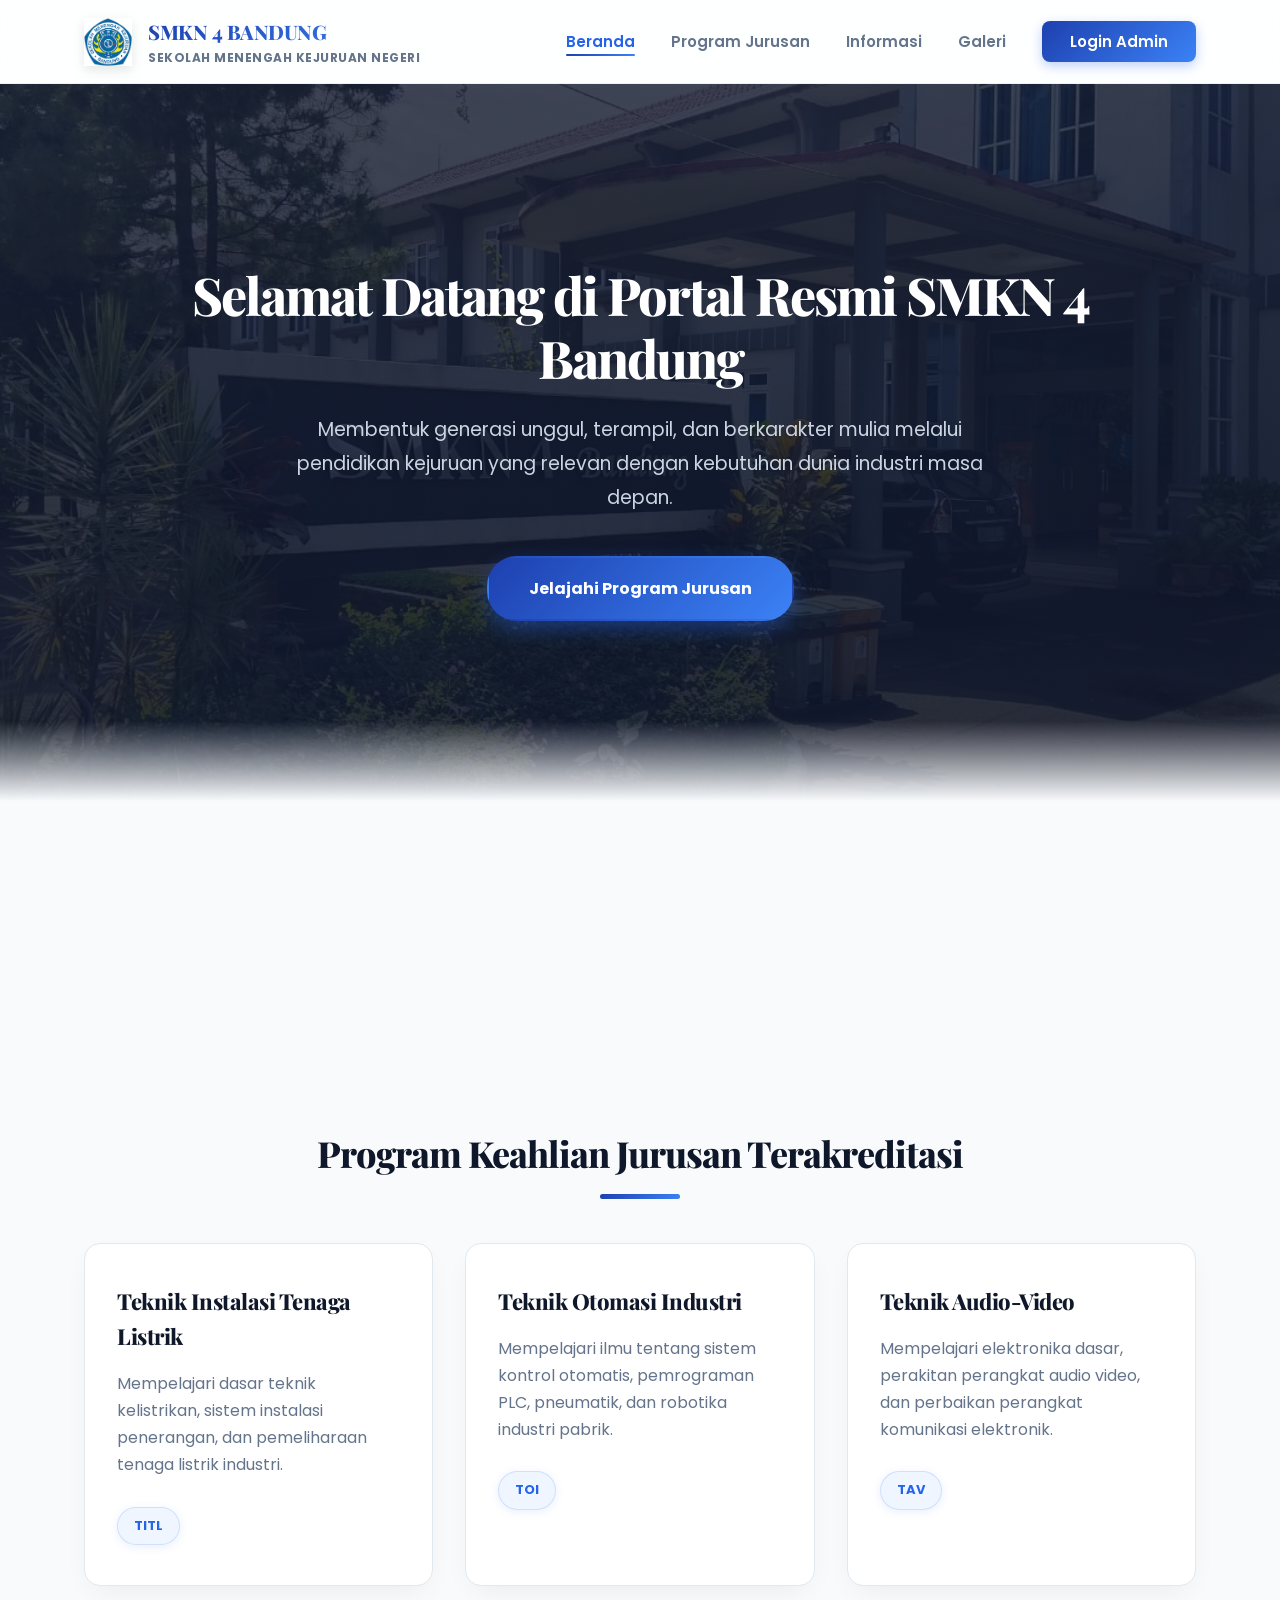
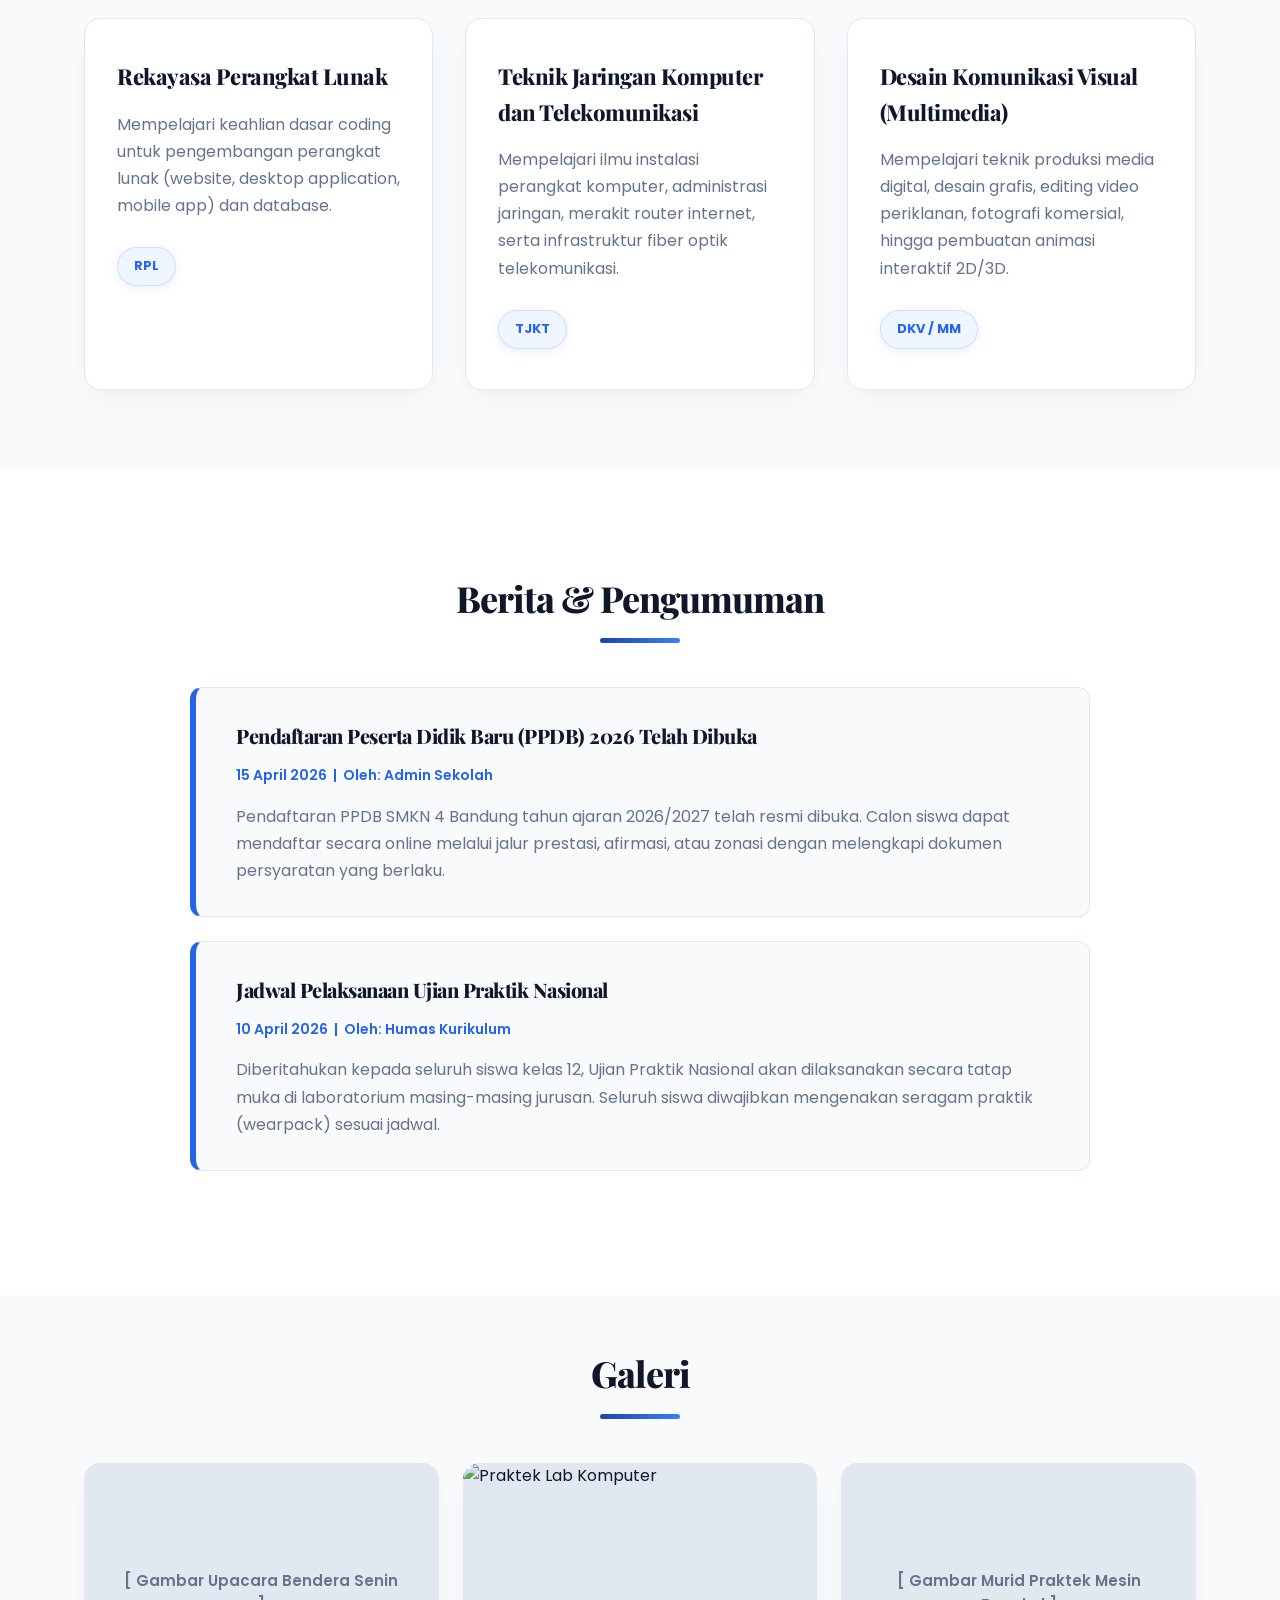
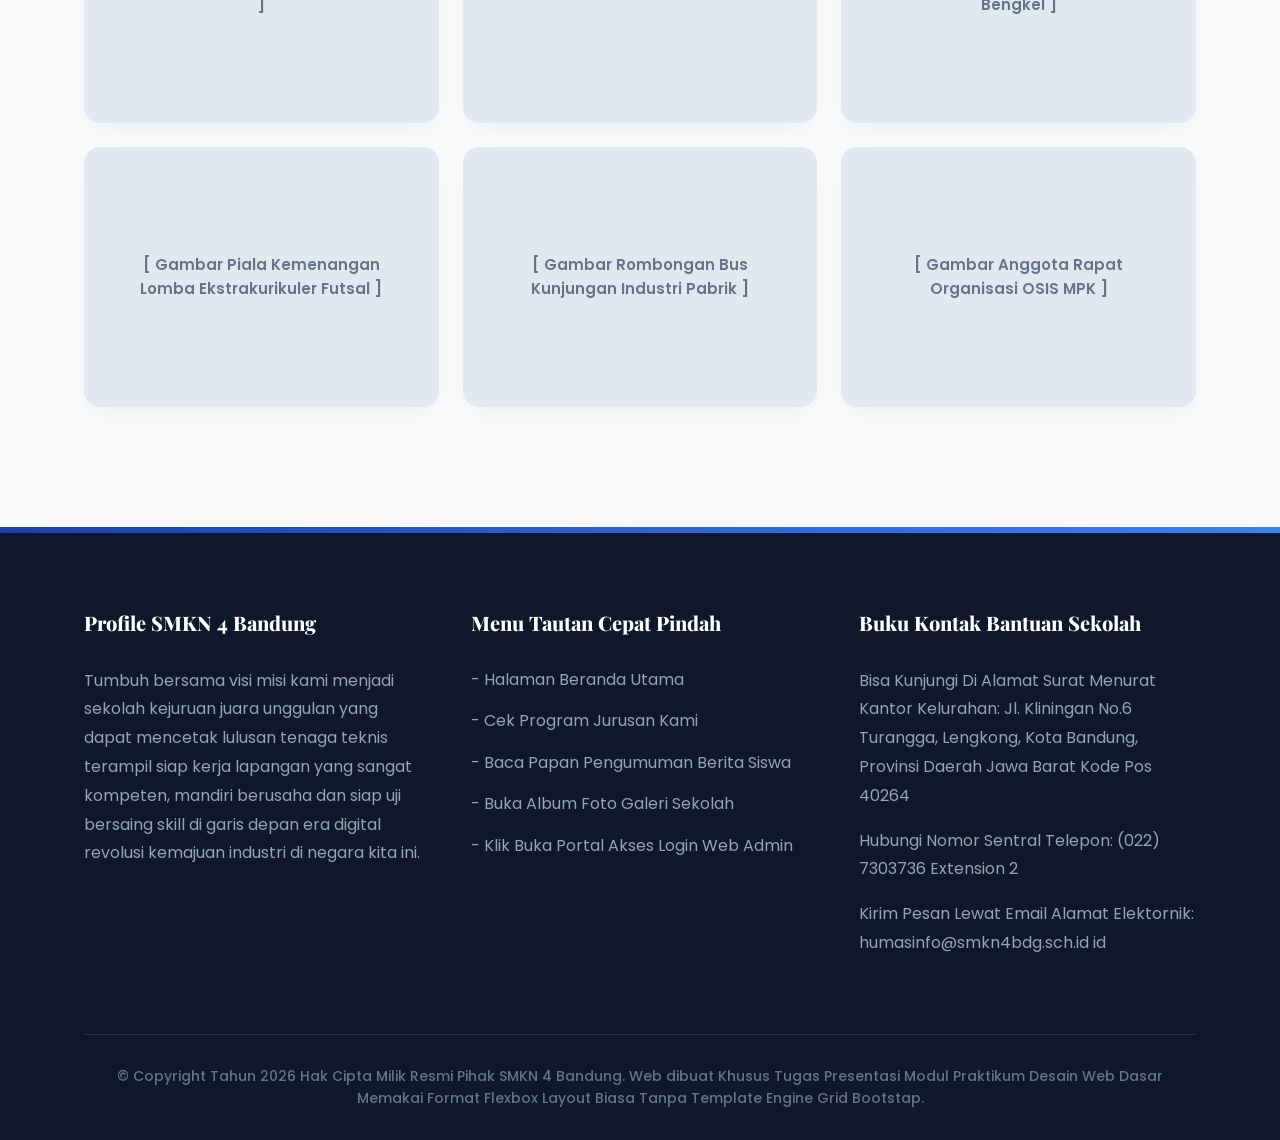
==== commit 72145aa0: "update" ====
--- a/index.html
+++ b/index.html
@@ -21,7 +21,13 @@
         </div>
       </a>
 
-      <ul class="nav-menu">
+      <div class="mobile-toggle" id="mobileToggle">
+        <span></span>
+        <span></span>
+        <span></span>
+      </div>
+
+      <ul class="nav-menu" id="navMenu">
         <li><a href="#beranda">Beranda</a></li>
         <li><a href="#jurusan">Program Jurusan</a></li>
         <li><a href="#info">Informasi</a></li>
@@ -40,6 +46,27 @@
     </div>
   </div>
 
+  <div class="stats-section scroll-reveal" id="stats">
+    <div class="container stats-container">
+      <div class="stat-box">
+        <h3 class="counter" data-target="2500">0</h3>
+        <p>Total Siswa Aktif</p>
+      </div>
+      <div class="stat-box">
+        <h3 class="counter" data-target="150">0</h3>
+        <p>Guru & Staf</p>
+      </div>
+      <div class="stat-box">
+        <h3 class="counter" data-target="6">0</h3>
+        <p>Program Jurusan</p>
+      </div>
+      <div class="stat-box">
+        <h3 class="counter" data-target="62">0</h3>
+        <p>Tahun Berdiri</p>
+      </div>
+    </div>
+  </div>
+
   <div class="container" id="jurusan">
     
     <div class="text-center">
@@ -94,14 +121,12 @@
         <h2 class="section-title">Berita & Pengumuman</h2>
       </div>
 
-      <!-- Kotak Berita 1 -->
       <div class="info-box">
         <h4>Pendaftaran Peserta Didik Baru (PPDB) 2026 Telah Dibuka</h4>
         <p class="info-meta">15 April 2026 &nbsp;|&nbsp; Oleh: Admin Sekolah</p>
         <p>Pendaftaran PPDB SMKN 4 Bandung tahun ajaran 2026/2027 telah resmi dibuka. Calon siswa dapat mendaftar secara online melalui jalur prestasi, afirmasi, atau zonasi dengan melengkapi dokumen persyaratan yang berlaku.</p>
       </div>
 
-      <!-- Kotak Berita 2 -->
       <div class="info-box">
         <h4>Jadwal Pelaksanaan Ujian Praktik Nasional</h4>
         <p class="info-meta">10 April 2026 &nbsp;|&nbsp; Oleh: Humas Kurikulum</p>
--- a/style.css
+++ b/style.css
@@ -679,19 +679,108 @@
   color: var(--primary);
 }
 
+/* ---------- Scrollspy Active Status ---------- */
+.nav-menu li a.active {
+  color: var(--primary);
+}
+.nav-menu li a.active::after {
+  width: 100%;
+}
+
+/* ---------- Mobile Toggle ---------- */
+.mobile-toggle {
+  display: none;
+  flex-direction: column;
+  gap: 5px;
+  cursor: pointer;
+}
+.mobile-toggle span {
+  width: 25px;
+  height: 3px;
+  background-color: var(--text-dark);
+  border-radius: 3px;
+  transition: all 0.3s ease;
+}
+
+/* ---------- Animated Stats Section ---------- */
+.stats-section {
+  background-color: #ffffff;
+  padding: 60px 0;
+  border-bottom: 1px solid var(--border-color);
+}
+
+.stats-container {
+  display: grid;
+  grid-template-columns: repeat(auto-fit, minmax(200px, 1fr));
+  gap: 30px;
+  text-align: center;
+}
+
+.stat-box h3 {
+  font-size: 42px;
+  font-family: inherit;
+  font-weight: 800;
+  color: var(--primary);
+  margin-bottom: 10px;
+}
+.stat-box p {
+  color: var(--text-muted);
+  font-size: 16px;
+  font-weight: 600;
+}
+
+/* ---------- Password Toggle ---------- */
+.password-wrapper {
+  position: relative;
+  display: flex;
+  align-items: center;
+}
+.password-toggle {
+  position: absolute;
+  right: 15px;
+  cursor: pointer;
+  user-select: none;
+  font-size: 13px;
+  font-weight: 700;
+  color: var(--text-muted);
+  transition: color 0.3s ease;
+}
+.password-toggle:hover {
+  color: var(--primary);
+}
+
+/* Responsif Mobile */
 @media (max-width: 768px) {
+  .mobile-toggle {
+    display: flex;
+  }
   .nav-menu {
-    display: none; 
+    position: absolute;
+    top: 100%;
+    left: 0;
+    width: 100%;
+    background-color: rgba(255, 255, 255, 0.98);
+    backdrop-filter: blur(10px);
+    flex-direction: column;
+    padding: 24px;
+    gap: 20px;
+    box-shadow: 0 10px 15px -3px rgba(0, 0, 0, 0.1);
+    transform: translateY(-20px);
+    opacity: 0;
+    pointer-events: none;
+    transition: all 0.3s ease;
   }
-  
+  .nav-menu.active {
+    transform: translateY(0);
+    opacity: 1;
+    pointer-events: auto;
+  }
   .hero {
     padding: 140px 20px 80px;
   }
-
   .hero h2 {
     font-size: 38px;
   }
-  
   .login-box {
     padding: 40px 30px;
   }
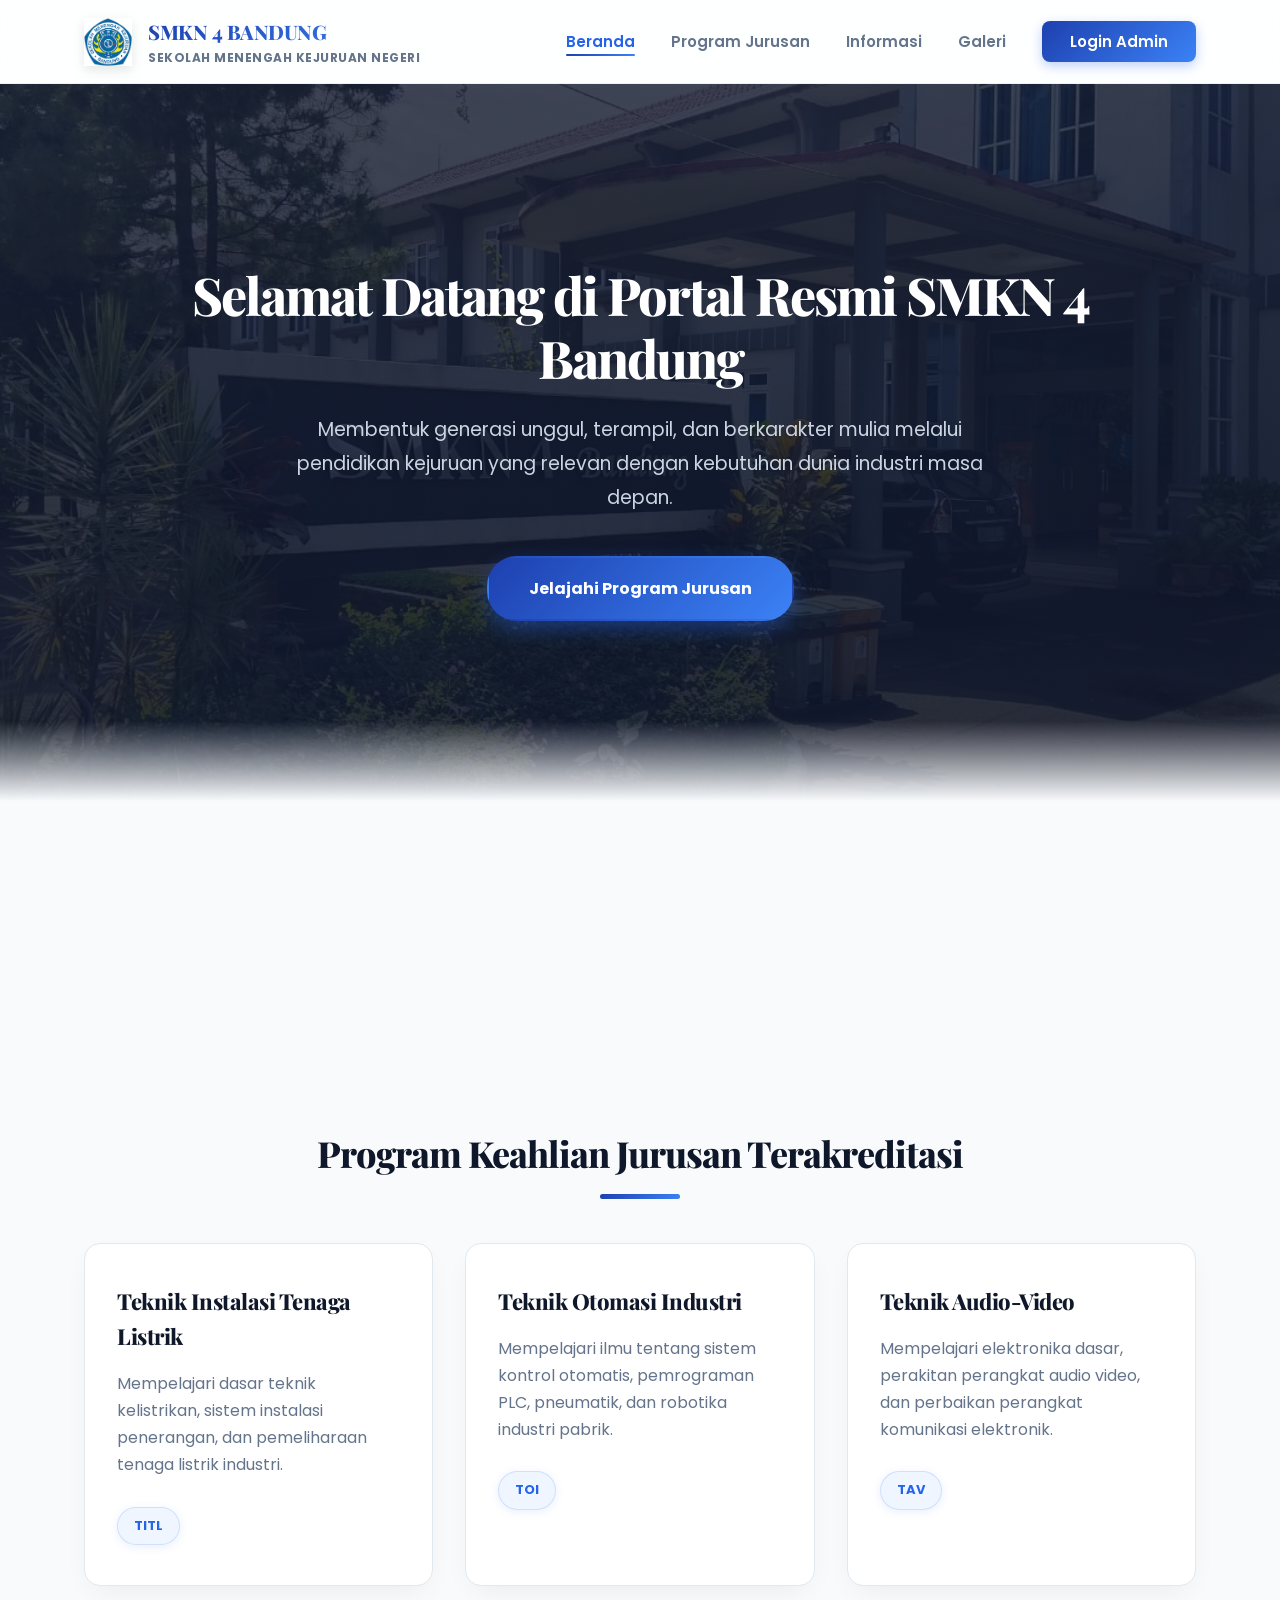
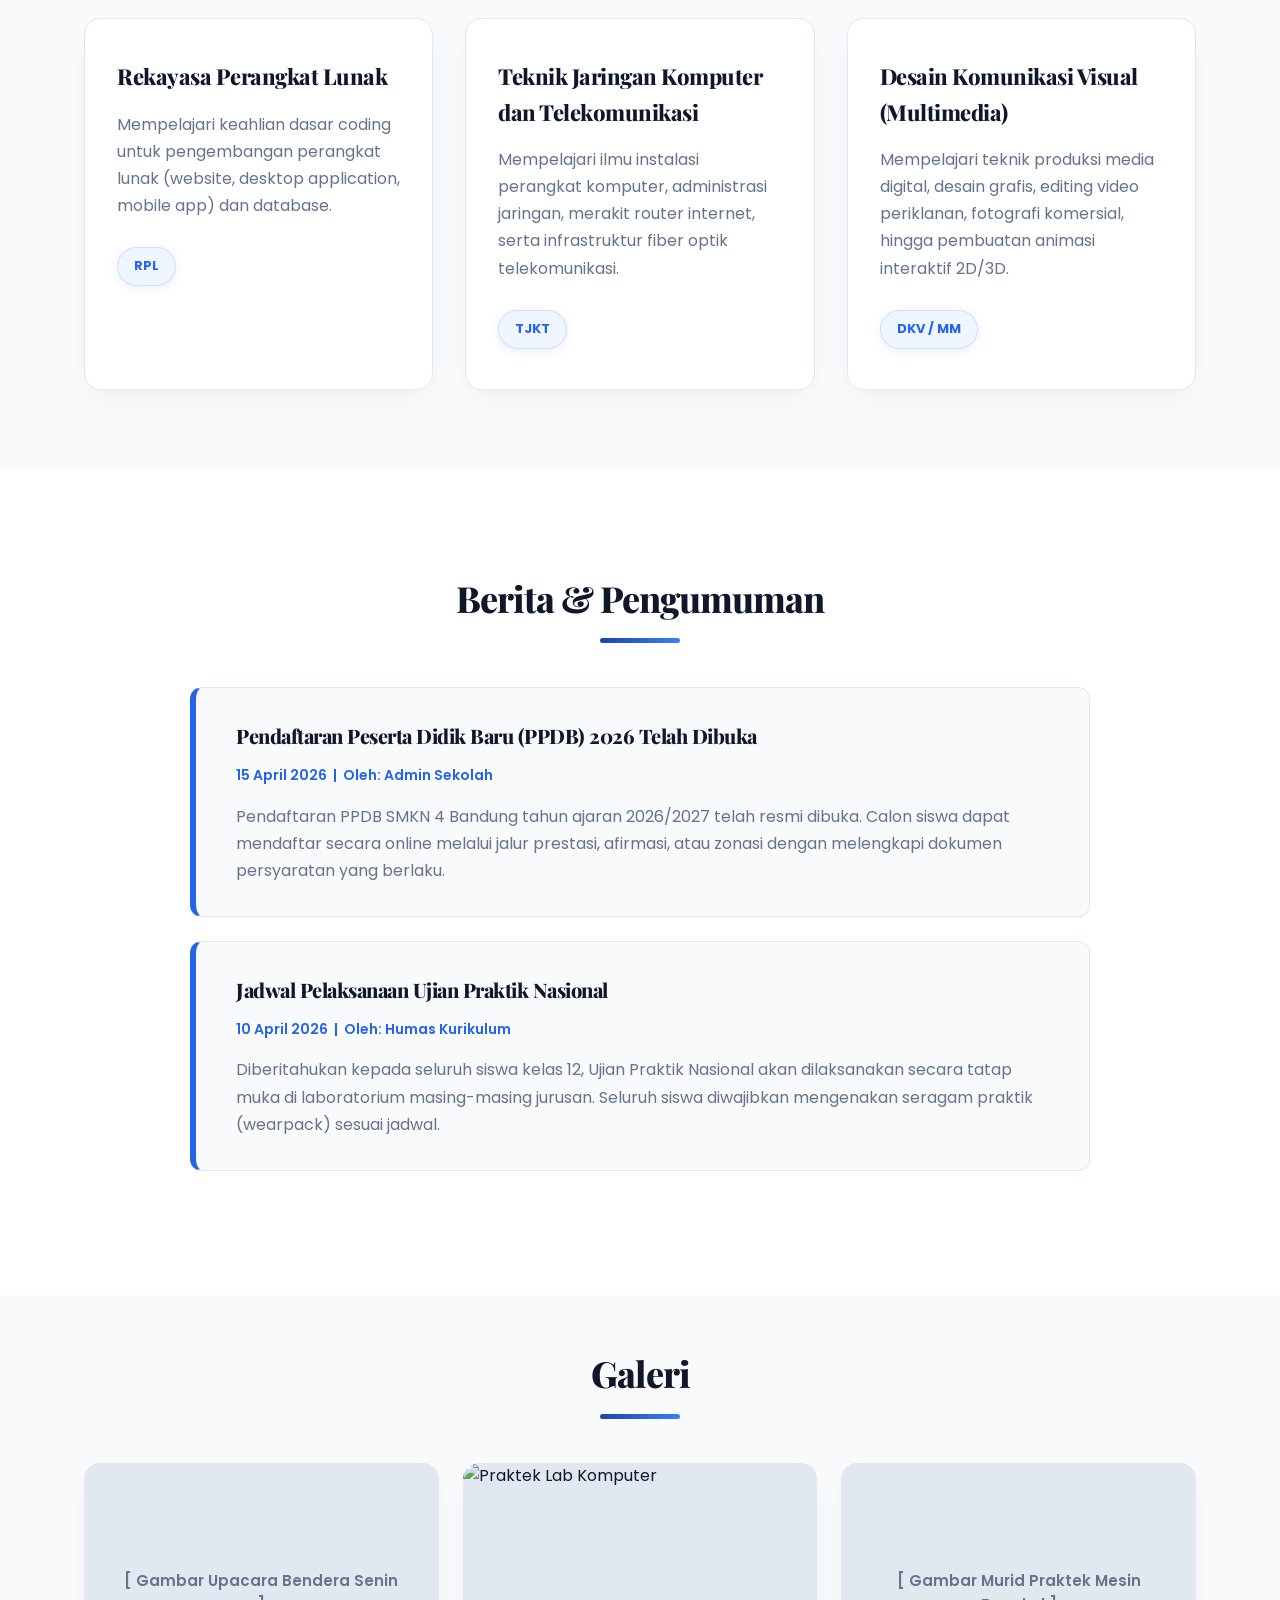
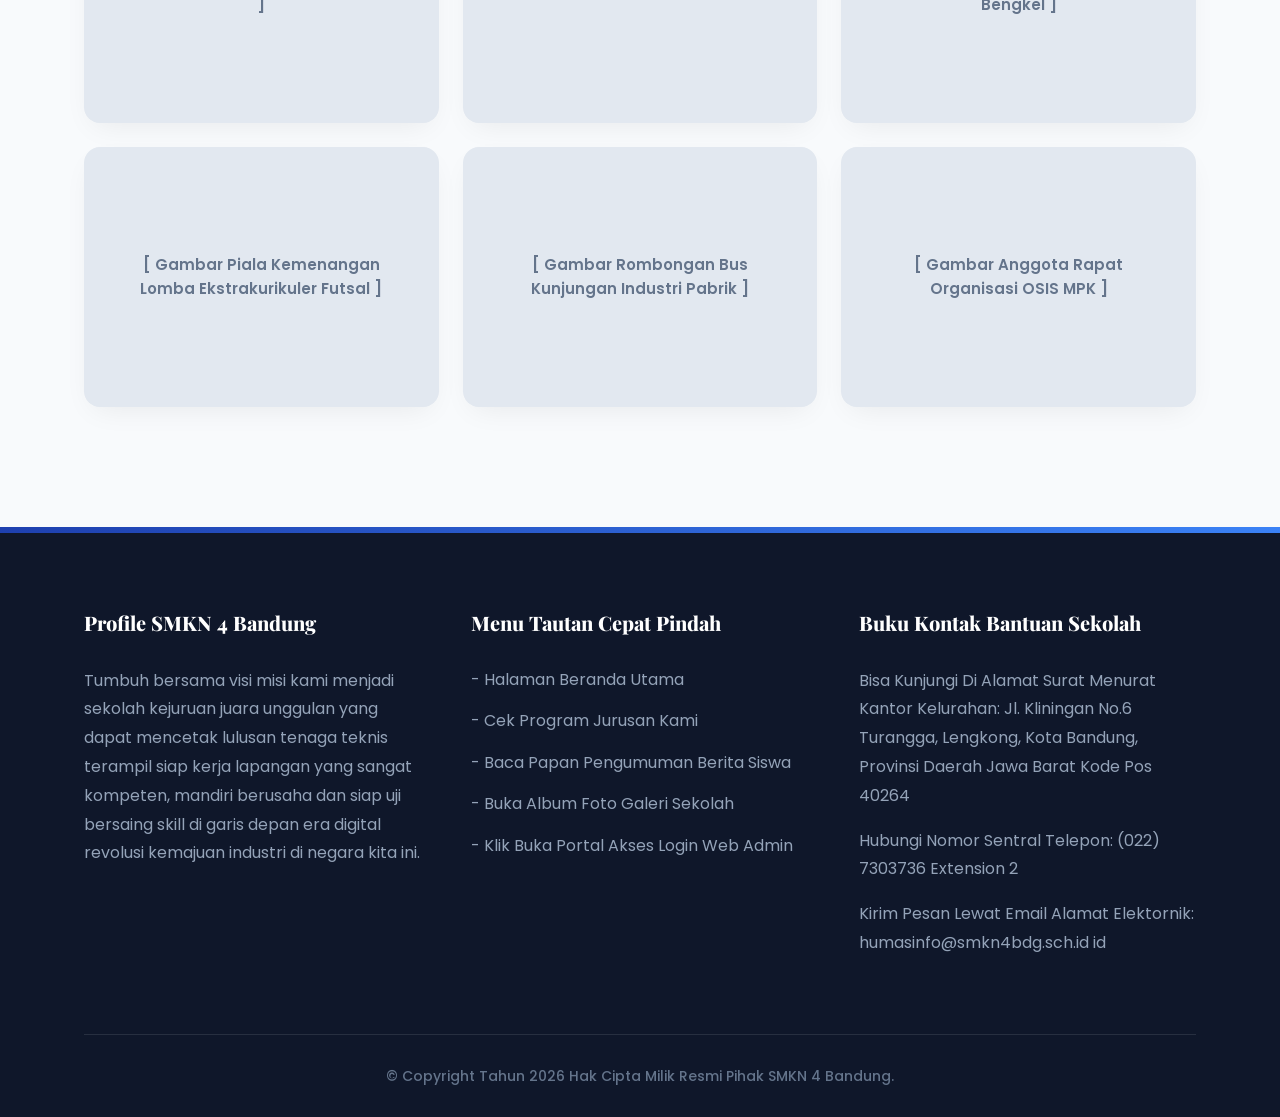
==== commit 114a7013: "update" ====
--- a/index.html
+++ b/index.html
@@ -196,7 +196,7 @@
       </div>
 
       <div class="footer-bottom">
-        <p>&copy; Copyright Tahun 2026 Hak Cipta Milik Resmi Pihak SMKN 4 Bandung. Web dibuat Khusus Tugas Presentasi Modul Praktikum Desain Web Dasar Memakai Format Flexbox Layout Biasa Tanpa Template Engine Grid Bootstap.</p>
+        <p>&copy; Copyright Tahun 2026 Hak Cipta Milik Resmi Pihak SMKN 4 Bandung.</p>
       </div>
 
     </div>
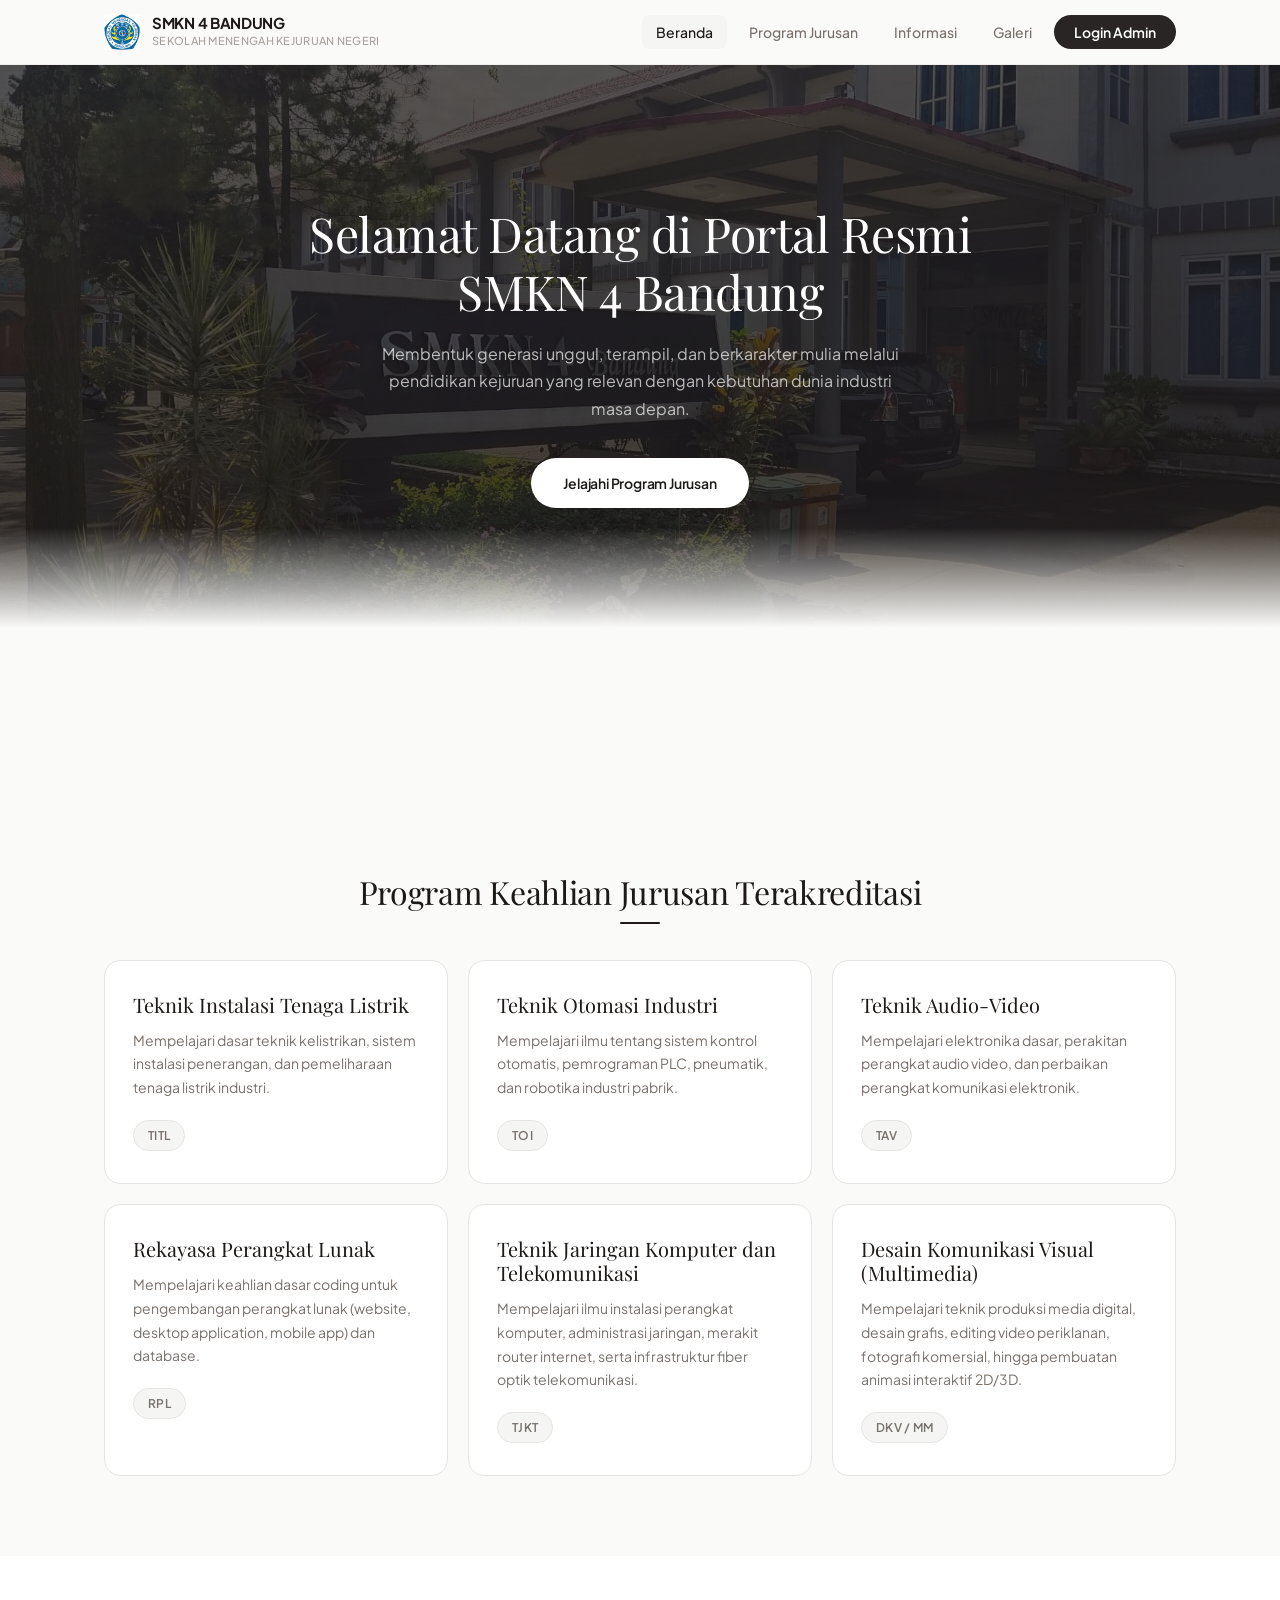
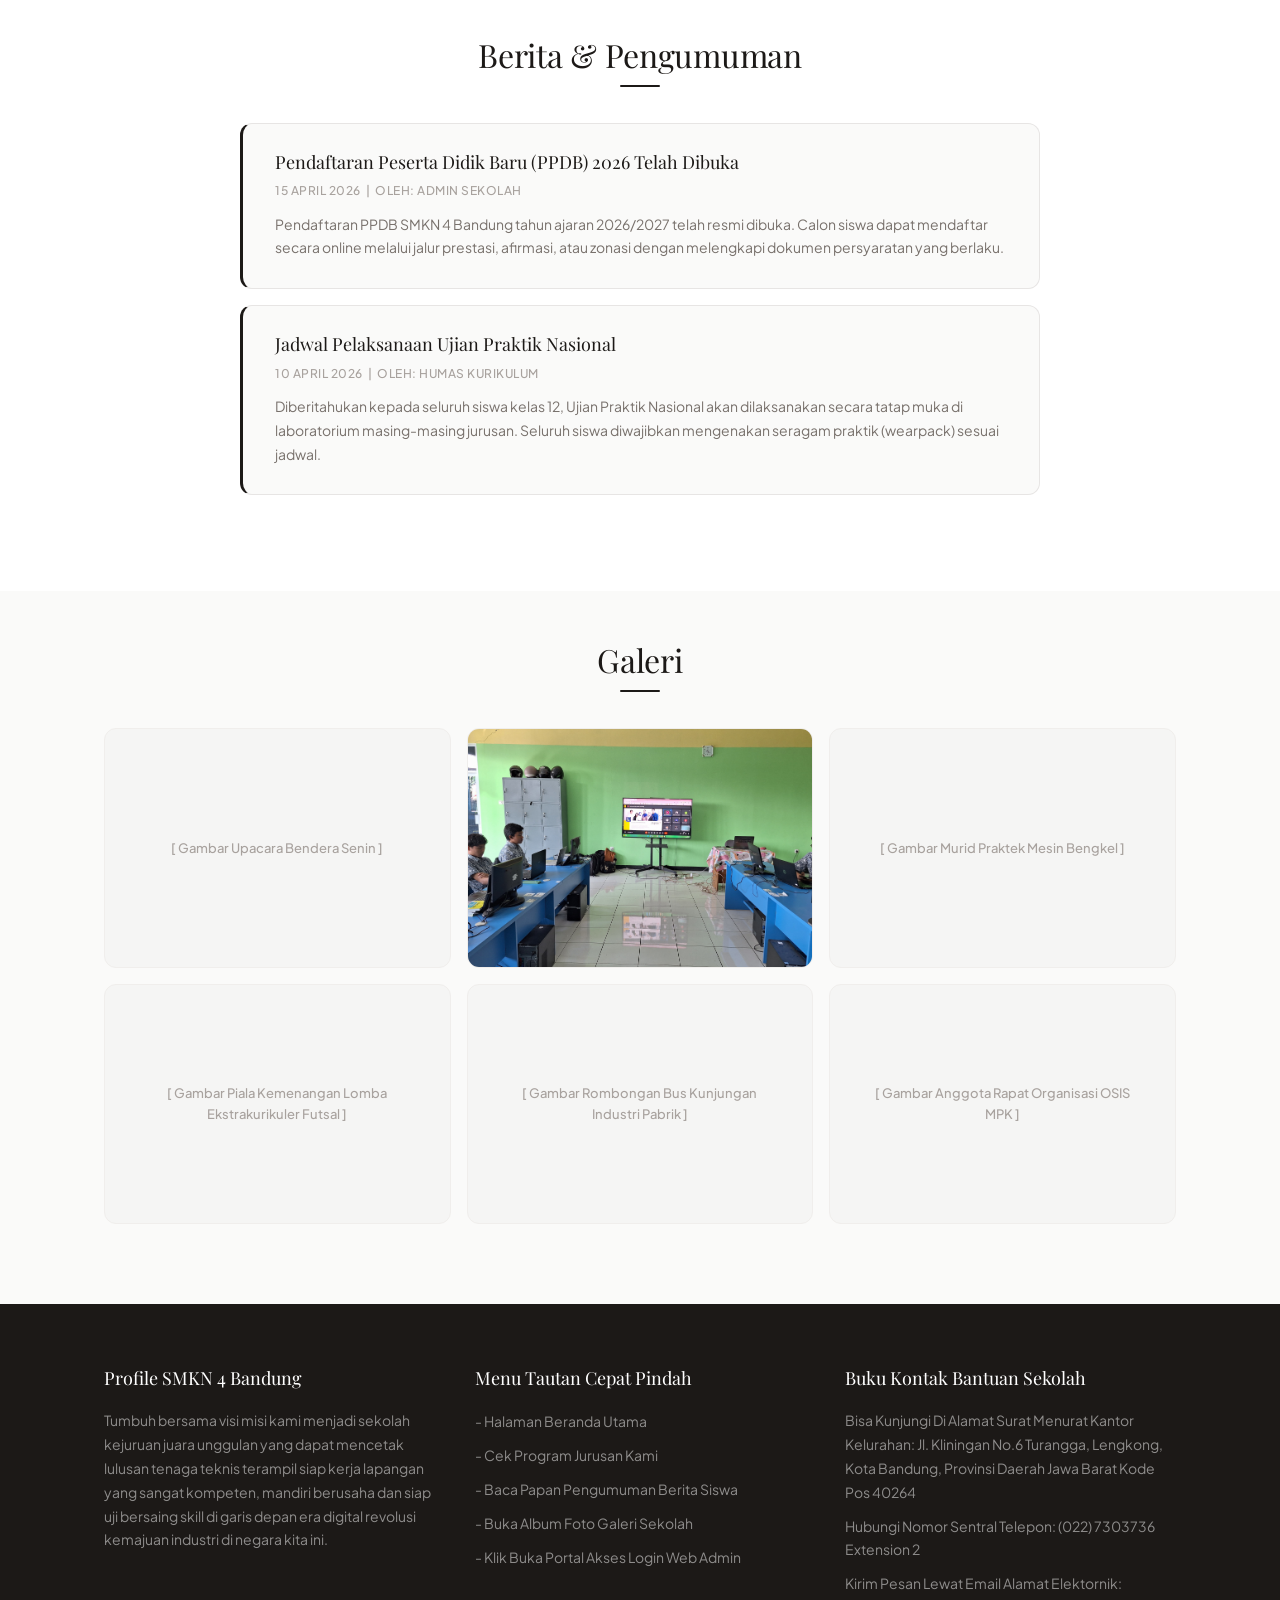
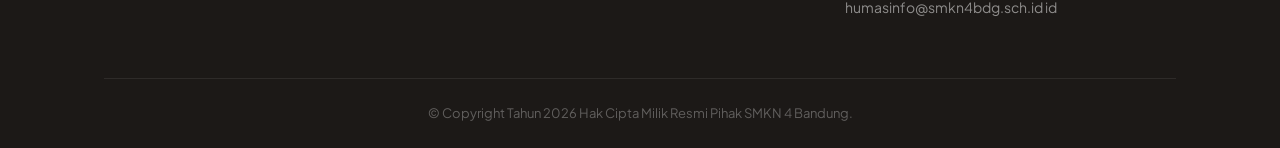
==== commit 894b48a4: "update" ====
--- a/index.html
+++ b/index.html
@@ -6,8 +6,9 @@
   <title>SMKN 4 Bandung - Beranda</title>
   <link rel="preconnect" href="https://fonts.googleapis.com">
   <link rel="preconnect" href="https://fonts.gstatic.com" crossorigin>
-  <link href="https://fonts.googleapis.com/css2?family=Lora:ital,wght@0,400..700;1,400..700&family=Playfair+Display:ital,wght@0,400..900;1,400..900&family=Poppins:ital,wght@0,100;0,200;0,300;0,400;0,500;0,600;0,700;0,800;0,900;1,100;1,200;1,300;1,400;1,500;1,600;1,700;1,800;1,900&display=swap" rel="stylesheet">
   <link rel="stylesheet" href="style.css" />
+  
+  <link rel="preload" as="image" href="src/opat.png" fetchpriority="high">
 </head>
 <body>
 
--- a/style.css
+++ b/style.css
@@ -1,124 +1,135 @@
+/* ================================================
+   SMKN 4 Bandung — Minimal & Elegant Design System
+   ================================================ */
+
+@import url('https://fonts.googleapis.com/css2?family=Plus+Jakarta+Sans:wght@300;400;500;600;700;800&family=Playfair+Display:wght@400;500;600;700&display=swap');
 
 :root {
-  --primary: #2563eb;
-  --primary-hover: #1d4ed8;
-  --primary-light: #eff6ff;
-  --accent: #3b82f6;
-  --text-dark: #0f172a;
-  --text-muted: #64748b;
-  --bg-body: #f8fafc;
-  --bg-card: #ffffff;
-  --border-color: #e2e8f0;
-  --blue-gradient: linear-gradient(135deg, #1e40af, #3b82f6);
-  --shadow-sm: 0 2px 4px rgba(0,0,0,0.02);
-  --shadow-md: 0 10px 30px -10px rgba(0,0,0,0.08);
-  --shadow-lg: 0 20px 40px -10px rgba(37,99,235,0.15);
+  --clr-bg: #fafaf9;
+  --clr-surface: #ffffff;
+  --clr-surface-alt: #f5f5f4;
+  --clr-border: #e7e5e4;
+  --clr-border-light: #f0eeec;
+  --clr-text: #1c1917;
+  --clr-text-secondary: #78716c;
+  --clr-text-muted: #a8a29e;
+  --clr-accent: #292524;
+  --clr-accent-hover: #44403c;
+  --clr-highlight: #2563eb;
+  --clr-highlight-soft: #eff6ff;
+  --clr-success: #16a34a;
+  --clr-success-soft: #f0fdf4;
+  --clr-danger: #dc2626;
+  --clr-danger-soft: #fef2f2;
+
+  --font-sans: 'Plus Jakarta Sans', -apple-system, BlinkMacSystemFont, 'Segoe UI', sans-serif;
+  --font-serif: 'Playfair Display', 'Georgia', serif;
+
+  --shadow-xs: 0 1px 2px rgba(0,0,0,0.04);
+  --shadow-sm: 0 2px 8px rgba(0,0,0,0.04);
+  --shadow-md: 0 4px 16px rgba(0,0,0,0.06);
+  --shadow-lg: 0 12px 40px rgba(0,0,0,0.08);
+  --shadow-focus: 0 0 0 3px rgba(37,99,235,0.12);
+
+  --radius-sm: 8px;
+  --radius-md: 12px;
   --radius-lg: 16px;
-  --radius-md: 12px;
-}
-
-* {
+  --radius-xl: 24px;
+
+  --transition: 0.25s cubic-bezier(0.4, 0, 0.2, 1);
+}
+
+/* ======== Reset ======== */
+*, *::before, *::after {
   box-sizing: border-box;
   margin: 0;
   padding: 0;
 }
 
+body {
+  font-family: var(--font-sans);
+  font-size: 15px;
+  line-height: 1.6;
+  color: var(--clr-text);
+  background-color: var(--clr-bg);
+  -webkit-font-smoothing: antialiased;
+  -moz-osx-font-smoothing: grayscale;
+}
+
 h1, h2, h3, h4, h5, h6 {
-  font-family: 'Playfair Display', serif;
-}
-
-body {
-  font-family: 'Poppins', system-ui, sans-serif;
-  line-height: 1.6;
-  background-color: var(--bg-body);
-  color: var(--text-dark);
-  -webkit-font-smoothing: antialiased;
-  animation: fadeInPage 1.2s ease-out;
-}
-
-@keyframes fadeInPage {
-  from { opacity: 0; }
-  to { opacity: 1; }
+  font-family: var(--font-serif);
+  font-weight: 400;
+  line-height: 1.2;
 }
 
 a {
   text-decoration: none;
-  color: var(--primary);
-  transition: all 0.3s ease;
-}
-
-a:hover {
-  color: var(--primary-hover);
+  color: inherit;
+  transition: color var(--transition);
 }
 
 img {
   max-width: 100%;
   height: auto;
-}
-
+  display: block;
+}
+
+/* ======== Container ======== */
 .container {
-  width: 90%;
-  max-width: 1200px;
-  margin: 0 auto; 
-  padding: 0 20px;
-}
-
+  width: 100%;
+  max-width: 1120px;
+  margin: 0 auto;
+  padding: 0 24px;
+}
+
+/* ======== Navbar ======== */
 .navbar {
-  background-color: rgba(255, 255, 255, 0.85);
-  backdrop-filter: blur(16px);
-  -webkit-backdrop-filter: blur(16px);
-  border-bottom: 1px solid rgba(226, 232, 240, 0.6);
-  padding: 16px 0;
+  background: rgba(250,250,249,0.92);
+  backdrop-filter: blur(20px);
+  -webkit-backdrop-filter: blur(20px);
+  border-bottom: 1px solid var(--clr-border-light);
+  padding: 0;
   position: sticky;
   top: 0;
   z-index: 100;
-  transition: all 0.3s ease;
-  animation: slideDownNav 0.8s ease-out both;
-}
-
-@keyframes slideDownNav {
-  from { transform: translateY(-100%); opacity: 0; }
-  to { transform: translateY(0); opacity: 1; }
 }
 
 .navbar .container {
   display: flex;
   justify-content: space-between;
   align-items: center;
+  height: 64px;
 }
 
 .nav-brand {
   display: flex;
   align-items: center;
-  gap: 16px; 
+  gap: 12px;
 }
 
 .nav-logo-img {
-  width: 48px;
-  filter: drop-shadow(0 4px 6px rgba(0,0,0,0.1));
-  transition: transform 0.3s ease;
+  width: 36px;
+  height: 36px;
+  object-fit: contain;
+  transition: transform var(--transition);
 }
 .nav-brand:hover .nav-logo-img {
-  transform: scale(1.05) rotate(-5deg);
+  transform: rotate(-6deg);
 }
 
 .nav-brand h1 {
-  font-size: 20px;
-  font-weight: 800;
-  color: var(--text-dark); 
-  margin: 0;
-  letter-spacing: -0.5px;
-  background: var(--blue-gradient);
-  -webkit-background-clip: text;
-  -webkit-text-fill-color: transparent;
+  font-family: var(--font-sans);
+  font-size: 15px;
+  font-weight: 700;
+  color: var(--clr-text);
+  letter-spacing: -0.3px;
 }
 
 .nav-brand p {
-  font-size: 12px;
-  color: var(--text-muted); 
-  margin: 0;
-  font-weight: 700;
-  letter-spacing: 0.5px;
+  font-size: 11px;
+  color: var(--clr-text-muted);
+  font-weight: 500;
+  letter-spacing: 0.3px;
   text-transform: uppercase;
 }
 
@@ -126,66 +137,88 @@
   list-style: none;
   display: flex;
   align-items: center;
-  gap: 36px;
+  gap: 8px;
 }
 
 .nav-menu li a {
-  color: var(--text-muted);
-  font-weight: 600;
-  font-size: 15px;
+  color: var(--clr-text-secondary);
+  font-weight: 500;
+  font-size: 14px;
+  padding: 8px 14px;
+  border-radius: var(--radius-sm);
+  transition: all var(--transition);
   position: relative;
 }
 
+.nav-menu li a:hover {
+  color: var(--clr-text);
+  background: var(--clr-surface-alt);
+}
+
+.nav-menu li a.active {
+  color: var(--clr-text);
+  background: var(--clr-surface-alt);
+}
+
 .nav-menu li a::after {
-  content: '';
-  position: absolute;
-  width: 0;
-  height: 2px;
-  bottom: -4px;
-  left: 0;
-  background: var(--blue-gradient);
-  transition: width 0.3s ease;
-  border-radius: 2px;
-}
-
-.nav-menu li a:hover {
-  color: var(--primary); 
-}
-.nav-menu li a:hover::after {
-  width: 100%;
+  display: none;
 }
 
 .nav-menu li a.btn-login {
   color: #fff !important;
-}
-.nav-menu li a.btn-login::after {
+  background: var(--clr-accent);
+  font-weight: 600;
+  padding: 8px 20px;
+  border-radius: 100px;
+  box-shadow: none;
+}
+.nav-menu li a.btn-login:hover {
+  background: var(--clr-accent-hover);
+  transform: none;
+  box-shadow: none;
+}
+
+.btn-login {
+  color: #fff !important;
+  background: var(--clr-accent);
+  font-weight: 600;
+  padding: 8px 20px;
+  border-radius: 100px;
+  font-size: 14px;
+  transition: background var(--transition);
+  border: none;
+  box-shadow: none;
+}
+.btn-login:hover {
+  background: var(--clr-accent-hover);
+  transform: none;
+  box-shadow: none;
+}
+
+/* ======== Mobile Menu ======== */
+.mobile-toggle {
   display: none;
-}
-
-.btn-login {
-  background: var(--blue-gradient);
-  color: #ffffff !important;
-  padding: 10px 28px;
-  border-radius: 8px; 
-  font-weight: 700;
-  font-size: 14px;
-  box-shadow: 0 4px 12px rgba(37, 99, 235, 0.3);
-  transition: all 0.3s ease;
-}
-
-.btn-login:hover {
-  transform: translateY(-2px);
-  box-shadow: 0 6px 16px rgba(37, 99, 235, 0.4);
-}
-
+  flex-direction: column;
+  gap: 4px;
+  cursor: pointer;
+  padding: 8px;
+}
+.mobile-toggle span {
+  width: 20px;
+  height: 2px;
+  background: var(--clr-text);
+  border-radius: 2px;
+  transition: all var(--transition);
+}
+
+/* ======== Hero ======== */
 .hero {
-  background-image: linear-gradient(rgba(15, 23, 42, 0.8), rgba(15, 23, 42, 0.9)), url('src/opat.png');
+  background-image: linear-gradient(rgba(28,25,23,0.75), rgba(28,25,23,0.85)), url('src/opat.png');
   background-size: cover;
   background-position: center;
-  padding: 180px 20px;
+  padding: 140px 24px 120px;
   text-align: center;
   position: relative;
-  overflow: hidden;
 }
 
 .hero::after {
@@ -194,116 +227,146 @@
   bottom: 0;
   left: 0;
   right: 0;
-  height: 80px;
-  background: linear-gradient(to top, var(--bg-body), transparent);
+  height: 100px;
+  background: linear-gradient(to top, var(--clr-bg), transparent);
 }
 
 .hero h2 {
-  font-size: 52px;
-  font-weight: 800;
+  font-family: var(--font-serif);
+  font-size: 48px;
+  font-weight: 400;
   color: #ffffff;
-  margin-bottom: 24px;
-  letter-spacing: -2px;
-  line-height: 1.2;
-  animation: fadeUp 1s ease-out;
+  margin-bottom: 20px;
+  letter-spacing: -0.5px;
+  max-width: 680px;
+  margin-left: auto;
+  margin-right: auto;
 }
 
 .hero p {
-  font-size: 19px;
-  color: #cbd5e1;
-  max-width: 700px;
-  margin: 0 auto 40px; 
-  line-height: 1.8;
-  animation: fadeUp 1s ease-out 0.2s both;
+  font-size: 16px;
+  color: rgba(255,255,255,0.7);
+  max-width: 540px;
+  margin: 0 auto 36px;
+  line-height: 1.7;
+  font-weight: 400;
 }
 
 .hero .btn-primary {
-  background: var(--blue-gradient);
-  color: #ffffff !important;
-  padding: 18px 40px;
-  font-size: 16px;
-  font-weight: 700;
-  border-radius: 30px;
-  display: inline-block; 
-  box-shadow: 0 8px 20px rgba(37, 99, 235, 0.4);
-  transition: all 0.3s ease;
-  animation: fadeUp 1s ease-out 0.4s both;
-  border: 2px solid transparent;
+  display: inline-block;
+  background: #ffffff;
+  color: var(--clr-text) !important;
+  padding: 14px 32px;
+  font-size: 14px;
+  font-weight: 600;
+  font-family: var(--font-sans);
+  border-radius: 100px;
+  transition: all var(--transition);
   position: relative;
   z-index: 10;
+  border: none;
+  box-shadow: none;
+  letter-spacing: -0.2px;
 }
 
 .hero .btn-primary:hover {
-  transform: translateY(-3px) scale(1.02);
-  box-shadow: 0 15px 30px rgba(37, 99, 235, 0.5);
-  border-color: rgba(255,255,255,0.2);
-}
-
-@keyframes fadeUp {
-  from { opacity: 0; transform: translateY(30px); }
-  to { opacity: 1; transform: translateY(0); }
-}
-
+  background: var(--clr-surface-alt);
+  transform: translateY(-2px);
+  box-shadow: var(--shadow-lg);
+}
+
+/* ======== Section Title ======== */
 .section-title {
-  text-align: center;
-  color: var(--text-dark);
-  margin-bottom: 60px;
-  font-size: 36px;
-  font-weight: 800;
-  letter-spacing: -1px;
+  font-family: var(--font-serif);
+  font-size: 32px;
+  font-weight: 400;
+  color: var(--clr-text);
+  margin-bottom: 48px;
+  display: inline-block;
   position: relative;
-  display: inline-block;
+  letter-spacing: -0.3px;
 }
 
 .section-title::after {
   content: '';
   position: absolute;
-  width: 80px;
-  height: 5px;
-  background: var(--blue-gradient);
-  bottom: -16px;
+  bottom: -12px;
   left: 50%;
   transform: translateX(-50%);
-  border-radius: 4px;
+  width: 40px;
+  height: 2px;
+  background: var(--clr-text);
+  border-radius: 1px;
 }
 
 .text-center {
   text-align: center;
 }
 
+/* ======== Stats ======== */
+.stats-section {
+  background: var(--clr-surface);
+  padding: 48px 0;
+  border-bottom: 1px solid var(--clr-border-light);
+}
+
+.stats-container {
+  display: grid;
+  grid-template-columns: repeat(4, 1fr);
+  gap: 24px;
+  text-align: center;
+}
+
+.stat-box h3 {
+  font-family: var(--font-sans);
+  font-size: 36px;
+  font-weight: 700;
+  color: var(--clr-text);
+  margin-bottom: 4px;
+  letter-spacing: -1px;
+}
+
+.stat-box p {
+  color: var(--clr-text-muted);
+  font-size: 13px;
+  font-weight: 500;
+  text-transform: uppercase;
+  letter-spacing: 0.5px;
+}
+
+/* ======== Cards (Jurusan) ======== */
 #jurusan {
-  padding-top: 100px;
+  padding-top: 80px;
   padding-bottom: 80px;
 }
 
 .card-container {
   display: grid;
   grid-template-columns: repeat(auto-fit, minmax(320px, 1fr));
-  gap: 32px;
+  gap: 20px;
 }
 
 .card {
-  background-color: var(--bg-card); 
-  border: 1px solid var(--border-color);
+  background: var(--clr-surface);
+  border: 1px solid var(--clr-border);
   border-radius: var(--radius-lg);
-  padding: 40px 32px;
-  box-shadow: var(--shadow-md);
-  transition: all 0.4s cubic-bezier(0.175, 0.885, 0.32, 1.275);
+  padding: 32px 28px;
+  transition: all var(--transition);
   position: relative;
   overflow: hidden;
-  z-index: 1;
 }
 
 .card::before {
   content: '';
   position: absolute;
-  top: 0; left: 0; right: 0;
-  height: 4px;
-  background: var(--blue-gradient);
+  top: 0;
+  left: 0;
+  right: 0;
+  height: 3px;
+  background: var(--clr-text);
   transform: scaleX(0);
   transform-origin: left;
   transition: transform 0.4s ease;
-  z-index: -1;
 }
 
 .card:hover::before {
@@ -311,106 +374,105 @@
 }
 
 .card:hover {
-  transform: translateY(-8px);
-  box-shadow: var(--shadow-lg);
-  border-color: transparent;
+  border-color: var(--clr-text);
+  transform: translateY(-4px);
+  box-shadow: var(--shadow-md);
 }
 
 .card h3 {
-  color: var(--text-dark);
-  font-size: 22px;
+  font-family: var(--font-serif);
+  color: var(--clr-text);
+  font-size: 20px;
+  margin-bottom: 12px;
+  font-weight: 400;
+}
+
+.card p {
+  font-size: 14px;
+  color: var(--clr-text-secondary);
+  margin-bottom: 20px;
+  line-height: 1.7;
+}
+
+.badge {
+  display: inline-block;
+  background: var(--clr-surface-alt);
+  color: var(--clr-text-secondary);
+  padding: 5px 14px;
+  border-radius: 100px;
+  font-size: 12px;
+  font-weight: 600;
+  letter-spacing: 0.3px;
+  border: 1px solid var(--clr-border);
+}
+
+/* ======== Info Section ======== */
+.info-section {
+  background: var(--clr-surface);
+  padding: 80px 0;
+}
+
+.info-box {
+  background: var(--clr-bg);
+  border: 1px solid var(--clr-border);
+  border-left: 3px solid var(--clr-text);
+  padding: 28px 32px;
   margin-bottom: 16px;
-  font-weight: 800;
-  letter-spacing: -0.5px;
-}
-
-.card p {
-  font-size: 16px;
-  color: var(--text-muted);
-  margin-bottom: 28px;
-  line-height: 1.7;
-}
-
-.badge {
-  background: var(--primary-light); 
-  color: var(--primary);
-  padding: 8px 16px;
-  border-radius: 30px; 
-  font-size: 13px;
-  font-weight: 700;
-  display: inline-block;
-  border: 1px solid rgba(37, 99, 235, 0.15);
-  box-shadow: 0 2px 10px rgba(37,99,235,0.1);
-}
-
-.info-section {
-  background-color: #ffffff;
-  padding: 100px 0;
-  position: relative;
-}
-
-.info-box {
-  background-color: var(--bg-body);
-  border: 1px solid var(--border-color);
-  border-left: 6px solid var(--primary); 
-  padding: 32px 40px;
-  margin-bottom: 24px;
   border-radius: var(--radius-md);
-  max-width: 900px;
+  max-width: 800px;
   margin-left: auto;
   margin-right: auto;
-  transition: all 0.3s ease;
+  transition: all var(--transition);
 }
 
 .info-box:hover {
-  box-shadow: var(--shadow-md);
-  transform: translateX(8px);
-  border-color: rgba(37, 99, 235, 0.3);
+  box-shadow: var(--shadow-sm);
+  border-left-color: var(--clr-highlight);
 }
 
 .info-box h4 {
-  color: var(--text-dark);
+  font-family: var(--font-serif);
+  color: var(--clr-text);
+  font-size: 18px;
+  font-weight: 400;
+  margin-bottom: 8px;
+}
+
+.info-meta {
+  font-size: 12px;
+  color: var(--clr-text-muted);
   margin-bottom: 12px;
-  font-size: 20px;
-  font-weight: 800;
-  letter-spacing: -0.5px;
-}
-
-.info-meta {
-  font-size: 14px;
-  color: var(--primary);
-  margin-bottom: 16px;
-  font-weight: 600;
-  display: flex;
-  align-items: center;
-  gap: 8px;
+  font-weight: 500;
+  text-transform: uppercase;
+  letter-spacing: 0.5px;
 }
 
 .info-box p:last-child {
-  color: var(--text-muted);
-  font-size: 16px;
+  color: var(--clr-text-secondary);
+  font-size: 14px;
   line-height: 1.7;
 }
 
+/* ======== Gallery ======== */
 #galeri {
-  padding-top: 100px;
-  padding-bottom: 120px;
+  padding-top: 80px;
+  padding-bottom: 80px;
 }
 
 .gallery-container {
   display: grid;
   grid-template-columns: repeat(auto-fill, minmax(300px, 1fr));
-  gap: 24px;
+  gap: 16px;
 }
 
 .gallery-card {
-  height: 260px;
-  background-color: #e2e8f0; 
+  height: 240px;
+  background: var(--clr-surface-alt);
   position: relative;
-  border-radius: var(--radius-lg);
+  border-radius: var(--radius-md);
   overflow: hidden;
-  box-shadow: var(--shadow-md);
   cursor: pointer;
+  border: 1px solid var(--clr-border-light);
 }
 
 .gallery-card .gal-text {
@@ -418,9 +480,9 @@
   top: 50%;
   left: 50%;
   transform: translate(-50%, -50%);
-  color: #64748b;
-  font-size: 15px;
-  font-weight: 600;
+  color: var(--clr-text-muted);
+  font-size: 13px;
+  font-weight: 500;
   text-align: center;
   width: 80%;
 }
@@ -429,12 +491,11 @@
   width: 100%;
   height: 100%;
   object-fit: cover;
-  display: block;
-  transition: transform 0.6s ease;
+  transition: transform 0.5s ease;
 }
 
 .gallery-card:hover .gal-img {
-  transform: scale(1.08); 
+  transform: scale(1.05);
 }
 
 .gallery-card .gal-caption {
@@ -442,330 +503,273 @@
   bottom: 0;
   left: 0;
   width: 100%;
-  background: linear-gradient(to top, rgba(15,23,42,0.9), transparent);
-  color: #ffffff;
-  padding: 40px 24px 24px;
-  font-size: 16px;
-  font-weight: 700;
-  text-align: left;
-  transform: translateY(20px);
+  background: linear-gradient(to top, rgba(28,25,23,0.85), transparent);
+  color: #fff;
+  padding: 36px 20px 16px;
+  font-size: 14px;
+  font-weight: 600;
   opacity: 0;
+  transform: translateY(8px);
   transition: all 0.3s ease;
 }
 
 .gallery-card:hover .gal-caption {
+  opacity: 1;
   transform: translateY(0);
-  opacity: 1;
-}
-
+}
+
+/* ======== Footer ======== */
 footer {
-  background-color: var(--text-dark); 
-  color: var(--border-color);
-  padding: 80px 0 30px;
+  background: var(--clr-text);
+  color: rgba(255,255,255,0.6);
+  padding: 64px 0 24px;
   position: relative;
-  overflow: hidden;
 }
 
 footer::before {
-  content: '';
-  position: absolute;
-  top: 0; left: 0; right: 0;
-  height: 6px;
-  background: var(--blue-gradient);
+  display: none;
 }
 
 .footer-content {
   display: grid;
-  grid-template-columns: repeat(auto-fit, minmax(280px, 1fr));
-  gap: 50px;
-  margin-bottom: 60px;
+  grid-template-columns: repeat(auto-fit, minmax(260px, 1fr));
+  gap: 40px;
+  margin-bottom: 48px;
 }
 
 .footer-col h4 {
+  font-family: var(--font-serif);
   color: #ffffff;
-  margin-bottom: 28px;
-  font-size: 20px;
-  font-weight: 800;
+  font-size: 18px;
+  font-weight: 400;
+  margin-bottom: 20px;
 }
 
 .footer-col ul {
-  list-style: none; 
+  list-style: none;
 }
 
 .footer-col ul li {
-  margin-bottom: 16px;
+  margin-bottom: 10px;
 }
 
 .footer-col ul li a {
-  color: #94a3b8;
-  font-size: 16px;
-  transition: all 0.3s ease;
-  display: inline-flex;
-  align-items: center;
+  color: rgba(255,255,255,0.5);
+  font-size: 14px;
+  transition: color var(--transition);
 }
 
 .footer-col ul li a:hover {
-  text-decoration: none;
   color: #ffffff;
-  transform: translateX(8px);
 }
 
 .footer-col p {
-  margin-bottom: 16px;
-  line-height: 1.8;
-  color: #94a3b8;
-  font-size: 16px;
+  color: rgba(255,255,255,0.5);
+  font-size: 14px;
+  margin-bottom: 10px;
+  line-height: 1.7;
 }
 
 .footer-bottom {
   text-align: center;
-  border-top: 1px solid rgba(255,255,255,0.1);
-  padding-top: 30px;
-  font-size: 14px;
-  color: #64748b;
-  font-weight: 500;
-}
-
-
+  border-top: 1px solid rgba(255,255,255,0.08);
+  padding-top: 24px;
+  font-size: 13px;
+  color: rgba(255,255,255,0.3);
+}
+
+/* ======== Login Page ======== */
 .login-body {
-  background-image: var(--blue-gradient);
-  background-size: 300% 300%;
-  animation: gradientBG 15s ease infinite;
+  background: var(--clr-bg);
   display: flex;
-  justify-content: center; 
-  align-items: center; 
-  min-height: 100vh; 
-  padding: 20px;
-}
-
-@keyframes gradientBG {
-  0% { background-position: 0% 50%; }
-  50% { background-position: 100% 50%; }
-  100% { background-position: 0% 50%; }
+  justify-content: center;
+  align-items: center;
+  min-height: 100vh;
+  padding: 24px;
 }
 
 .login-box {
-  background-color: rgba(255, 255, 255, 0.95);
-  backdrop-filter: blur(24px);
-  -webkit-backdrop-filter: blur(24px);
-  padding: 50px 48px;
-  border-radius: 24px; 
-  border: 1px solid rgba(255,255,255,0.2);
-  box-shadow: 0 25px 50px -12px rgba(0,0,0,0.25); 
+  background: var(--clr-surface);
+  border: 1px solid var(--clr-border);
+  padding: 48px 40px;
+  border-radius: var(--radius-xl);
+  box-shadow: var(--shadow-lg);
   width: 100%;
-  max-width: 480px;
-  animation: scaleUp 0.6s cubic-bezier(0.175, 0.885, 0.32, 1.275);
-}
-
-@keyframes scaleUp {
-  from { opacity: 0; transform: scale(0.9); }
-  to { opacity: 1; transform: scale(1); }
+  max-width: 420px;
+  animation: fadeIn 0.5s ease;
+}
+
+@keyframes fadeIn {
+  from { opacity: 0; transform: translateY(12px); }
+  to { opacity: 1; transform: translateY(0); }
 }
 
 .login-header {
   text-align: center;
-  margin-bottom: 40px;
+  margin-bottom: 36px;
 }
 
 .login-header img {
-  width: 72px;
-  margin-bottom: 24px;
-  filter: drop-shadow(0 8px 12px rgba(0,0,0,0.1));
+  width: 56px;
+  margin-bottom: 20px;
 }
 
 .login-header h2 {
-  color: var(--text-dark);
-  margin-bottom: 12px;
-  font-weight: 800;
-  font-size: 30px;
-  letter-spacing: -1px;
+  font-family: var(--font-serif);
+  color: var(--clr-text);
+  font-size: 26px;
+  font-weight: 400;
+  margin-bottom: 8px;
 }
 
 .login-header p {
-  color: var(--text-muted);
-  font-size: 16px;
+  color: var(--clr-text-muted);
+  font-size: 14px;
   line-height: 1.6;
 }
 
 .form-group {
-  margin-bottom: 28px;
+  margin-bottom: 20px;
 }
 
 .form-group label {
   display: block;
-  font-weight: 700;
-  margin-bottom: 10px;
-  color: var(--text-dark);
-  font-size: 14px;
+  font-weight: 600;
+  font-size: 13px;
+  color: var(--clr-text);
+  margin-bottom: 8px;
+  letter-spacing: -0.1px;
 }
 
 .form-group input {
-  width: 100%; 
-  padding: 16px 20px;
-  border: 2px solid var(--border-color); 
-  border-radius: 12px; 
-  font-size: 16px;
-  color: var(--text-dark);
-  background-color: #ffffff;
-  transition: all 0.3s ease;
-  font-family: inherit;
+  width: 100%;
+  padding: 12px 16px;
+  border: 1px solid var(--clr-border);
+  border-radius: var(--radius-sm);
+  font-size: 14px;
+  font-family: var(--font-sans);
+  color: var(--clr-text);
+  background: var(--clr-surface);
+  transition: all var(--transition);
+  outline: none;
 }
 
 .form-group input:focus {
-  border-color: var(--primary);
-  outline: none; 
-  box-shadow: 0 0 0 4px rgba(37, 99, 235, 0.15);
+  border-color: var(--clr-highlight);
+  box-shadow: var(--shadow-focus);
+}
+
+.form-group input::placeholder {
+  color: var(--clr-text-muted);
 }
 
 .error-msg {
-  color: #ef4444; 
-  font-size: 14px;
-  display: block;
-  margin-top: 8px;
-  font-weight: 600;
+  color: var(--clr-danger);
+  font-size: 13px;
+  margin-top: 6px;
+  font-weight: 500;
 }
 
 .alert-message, .success-message {
-  padding: 16px;
-  border-radius: 12px;
-  margin-bottom: 28px;
-  font-size: 15px;
-  font-weight: 600;
-  display: none; 
+  padding: 12px 16px;
+  border-radius: var(--radius-sm);
+  margin-bottom: 20px;
+  font-size: 14px;
+  font-weight: 500;
+  display: none;
 }
 
 .alert-message {
-  background-color: #fef2f2;
-  color: #991b1b;
+  background: var(--clr-danger-soft);
+  color: var(--clr-danger);
   border: 1px solid #fecaca;
 }
 
 .success-message {
-  background-color: #f0fdf4;
-  color: #166534;
+  background: var(--clr-success-soft);
+  color: var(--clr-success);
   border: 1px solid #bbf7d0;
 }
 
 .btn-submit {
   width: 100%;
-  background: var(--blue-gradient);
+  background: var(--clr-accent);
   color: #fff;
   border: none;
-  padding: 18px;
-  border-radius: 12px;
-  font-size: 16px;
-  font-weight: 800;
-  cursor: pointer; 
-  transition: all 0.3s ease;
-  box-shadow: 0 8px 20px rgba(37, 99, 235, 0.3);
+  padding: 14px;
+  border-radius: var(--radius-sm);
+  font-size: 14px;
+  font-weight: 600;
+  font-family: var(--font-sans);
+  cursor: pointer;
+  transition: all var(--transition);
 }
 
 .btn-submit:hover {
-  transform: translateY(-3px);
-  box-shadow: 0 12px 25px rgba(37, 99, 235, 0.4);
+  background: var(--clr-accent-hover);
 }
 
 .back-link {
   display: block;
   text-align: center;
-  margin-top: 30px;
-  font-size: 15px;
-  color: var(--text-muted);
-  font-weight: 600;
-  transition: color 0.3s ease;
+  margin-top: 24px;
+  font-size: 14px;
+  color: var(--clr-text-muted);
+  font-weight: 500;
 }
 
 .back-link:hover {
-  color: var(--primary);
-}
-
-/* ---------- Scrollspy Active Status ---------- */
-.nav-menu li a.active {
-  color: var(--primary);
-}
-.nav-menu li a.active::after {
-  width: 100%;
-}
-
-/* ---------- Mobile Toggle ---------- */
-.mobile-toggle {
-  display: none;
-  flex-direction: column;
-  gap: 5px;
-  cursor: pointer;
-}
-.mobile-toggle span {
-  width: 25px;
-  height: 3px;
-  background-color: var(--text-dark);
-  border-radius: 3px;
-  transition: all 0.3s ease;
-}
-
-/* ---------- Animated Stats Section ---------- */
-.stats-section {
-  background-color: #ffffff;
-  padding: 60px 0;
-  border-bottom: 1px solid var(--border-color);
-}
-
-.stats-container {
-  display: grid;
-  grid-template-columns: repeat(auto-fit, minmax(200px, 1fr));
-  gap: 30px;
-  text-align: center;
-}
-
-.stat-box h3 {
-  font-size: 42px;
-  font-family: inherit;
-  font-weight: 800;
-  color: var(--primary);
-  margin-bottom: 10px;
-}
-.stat-box p {
-  color: var(--text-muted);
-  font-size: 16px;
-  font-weight: 600;
-}
-
-/* ---------- Password Toggle ---------- */
+  color: var(--clr-text);
+}
+
 .password-wrapper {
   position: relative;
-  display: flex;
-  align-items: center;
 }
 .password-toggle {
   position: absolute;
-  right: 15px;
+  right: 14px;
+  top: 50%;
+  transform: translateY(-50%);
   cursor: pointer;
+  font-size: 12px;
+  font-weight: 600;
+  color: var(--clr-text-muted);
   user-select: none;
-  font-size: 13px;
-  font-weight: 700;
-  color: var(--text-muted);
-  transition: color 0.3s ease;
+  transition: color var(--transition);
 }
 .password-toggle:hover {
-  color: var(--primary);
-}
-
-/* Responsif Mobile */
+  color: var(--clr-text);
+}
+
+/* ======== Scroll Reveal ======== */
+.scroll-reveal {
+  opacity: 0;
+  transform: translateY(24px);
+  transition: all 0.6s cubic-bezier(0.4, 0, 0.2, 1);
+}
+.scroll-reveal.active {
+  opacity: 1;
+  transform: translateY(0);
+}
+
+/* ======== Responsive ======== */
 @media (max-width: 768px) {
   .mobile-toggle {
     display: flex;
   }
+
   .nav-menu {
     position: absolute;
     top: 100%;
     left: 0;
     width: 100%;
-    background-color: rgba(255, 255, 255, 0.98);
-    backdrop-filter: blur(10px);
+    background: rgba(250,250,249,0.98);
+    backdrop-filter: blur(20px);
     flex-direction: column;
-    padding: 24px;
-    gap: 20px;
-    box-shadow: 0 10px 15px -3px rgba(0, 0, 0, 0.1);
-    transform: translateY(-20px);
+    padding: 16px 24px;
+    gap: 4px;
+    border-bottom: 1px solid var(--clr-border-light);
+    transform: translateY(-8px);
     opacity: 0;
     pointer-events: none;
     transition: all 0.3s ease;
@@ -775,24 +779,19 @@
     opacity: 1;
     pointer-events: auto;
   }
+
   .hero {
-    padding: 140px 20px 80px;
+    padding: 100px 20px 80px;
   }
   .hero h2 {
-    font-size: 38px;
+    font-size: 32px;
   }
+
+  .stats-container {
+    grid-template-columns: repeat(2, 1fr);
+  }
+
   .login-box {
-    padding: 40px 30px;
+    padding: 32px 24px;
   }
 }
-
-.scroll-reveal {
-  opacity: 0;
-  transform: translateY(40px);
-  transition: all 0.8s cubic-bezier(0.5, 0, 0, 1);
-}
-
-.scroll-reveal.active {
-  opacity: 1;
-  transform: translateY(0);
-}
